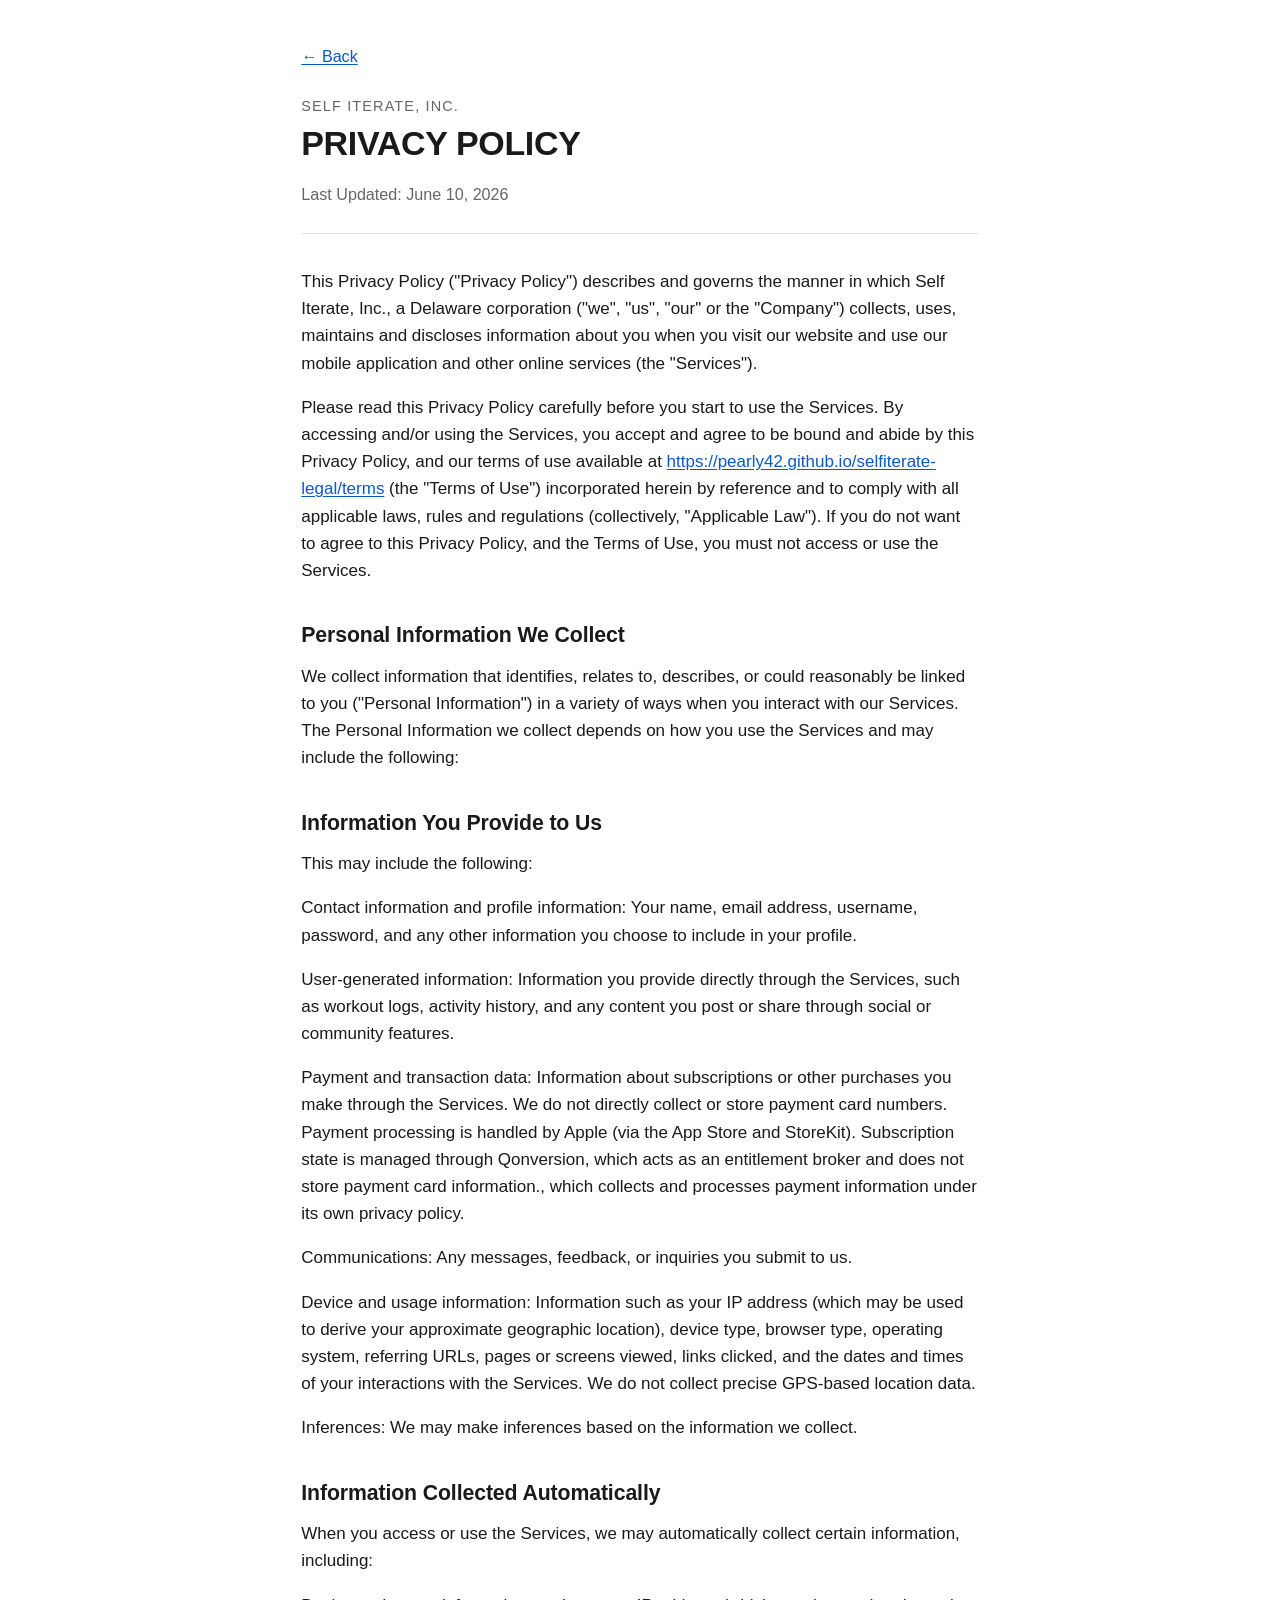
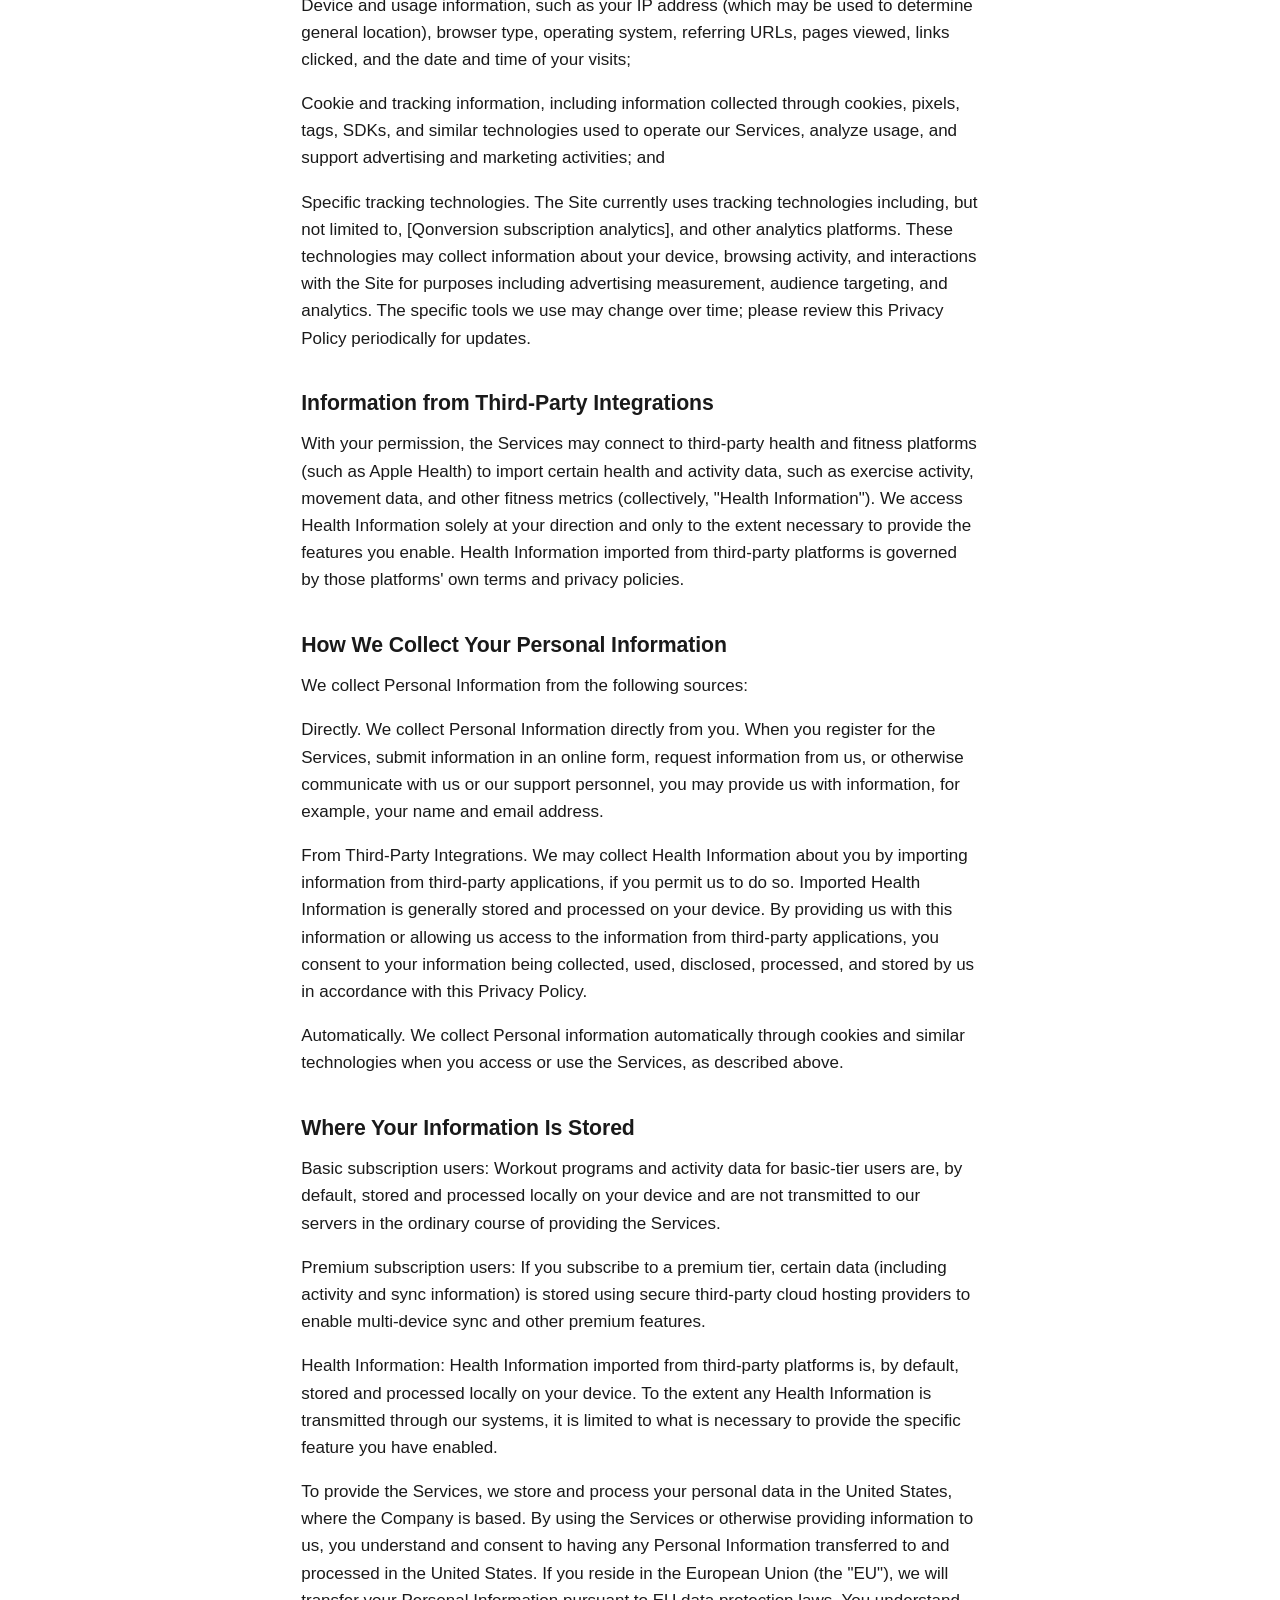
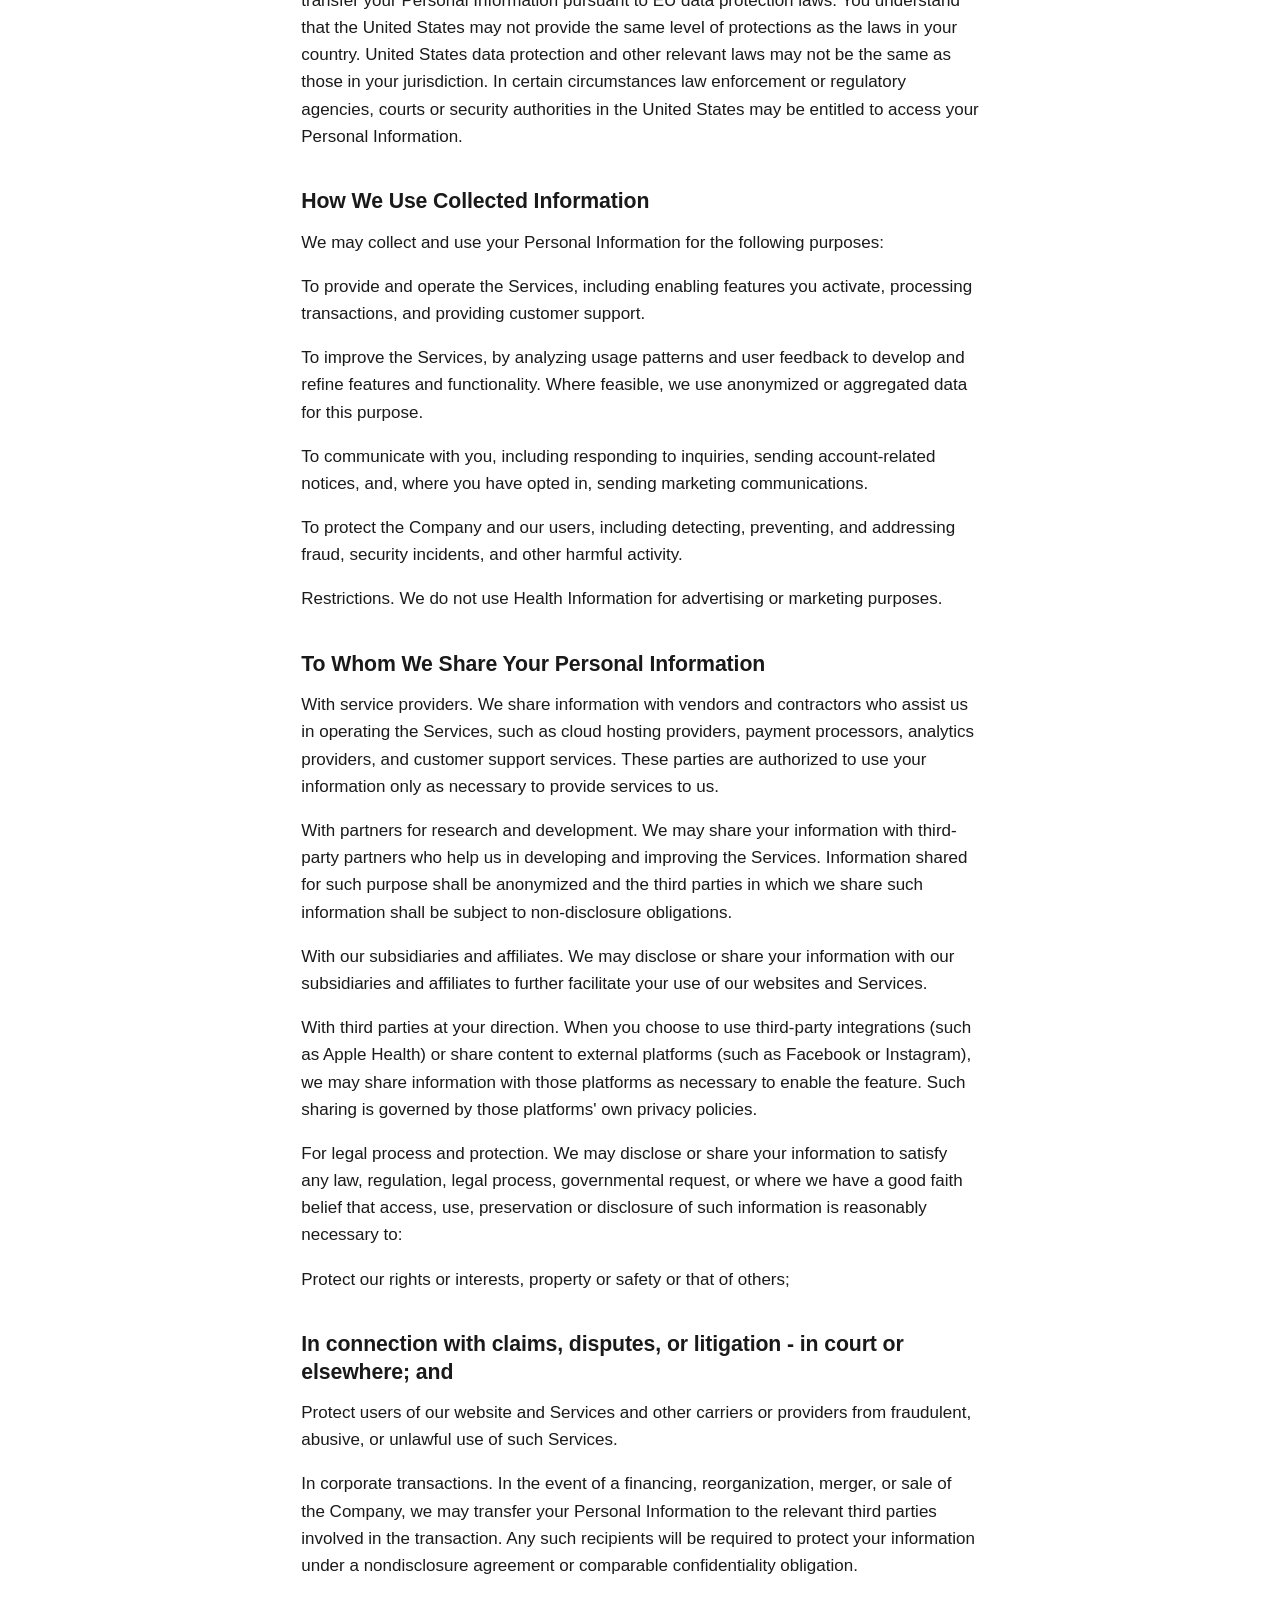
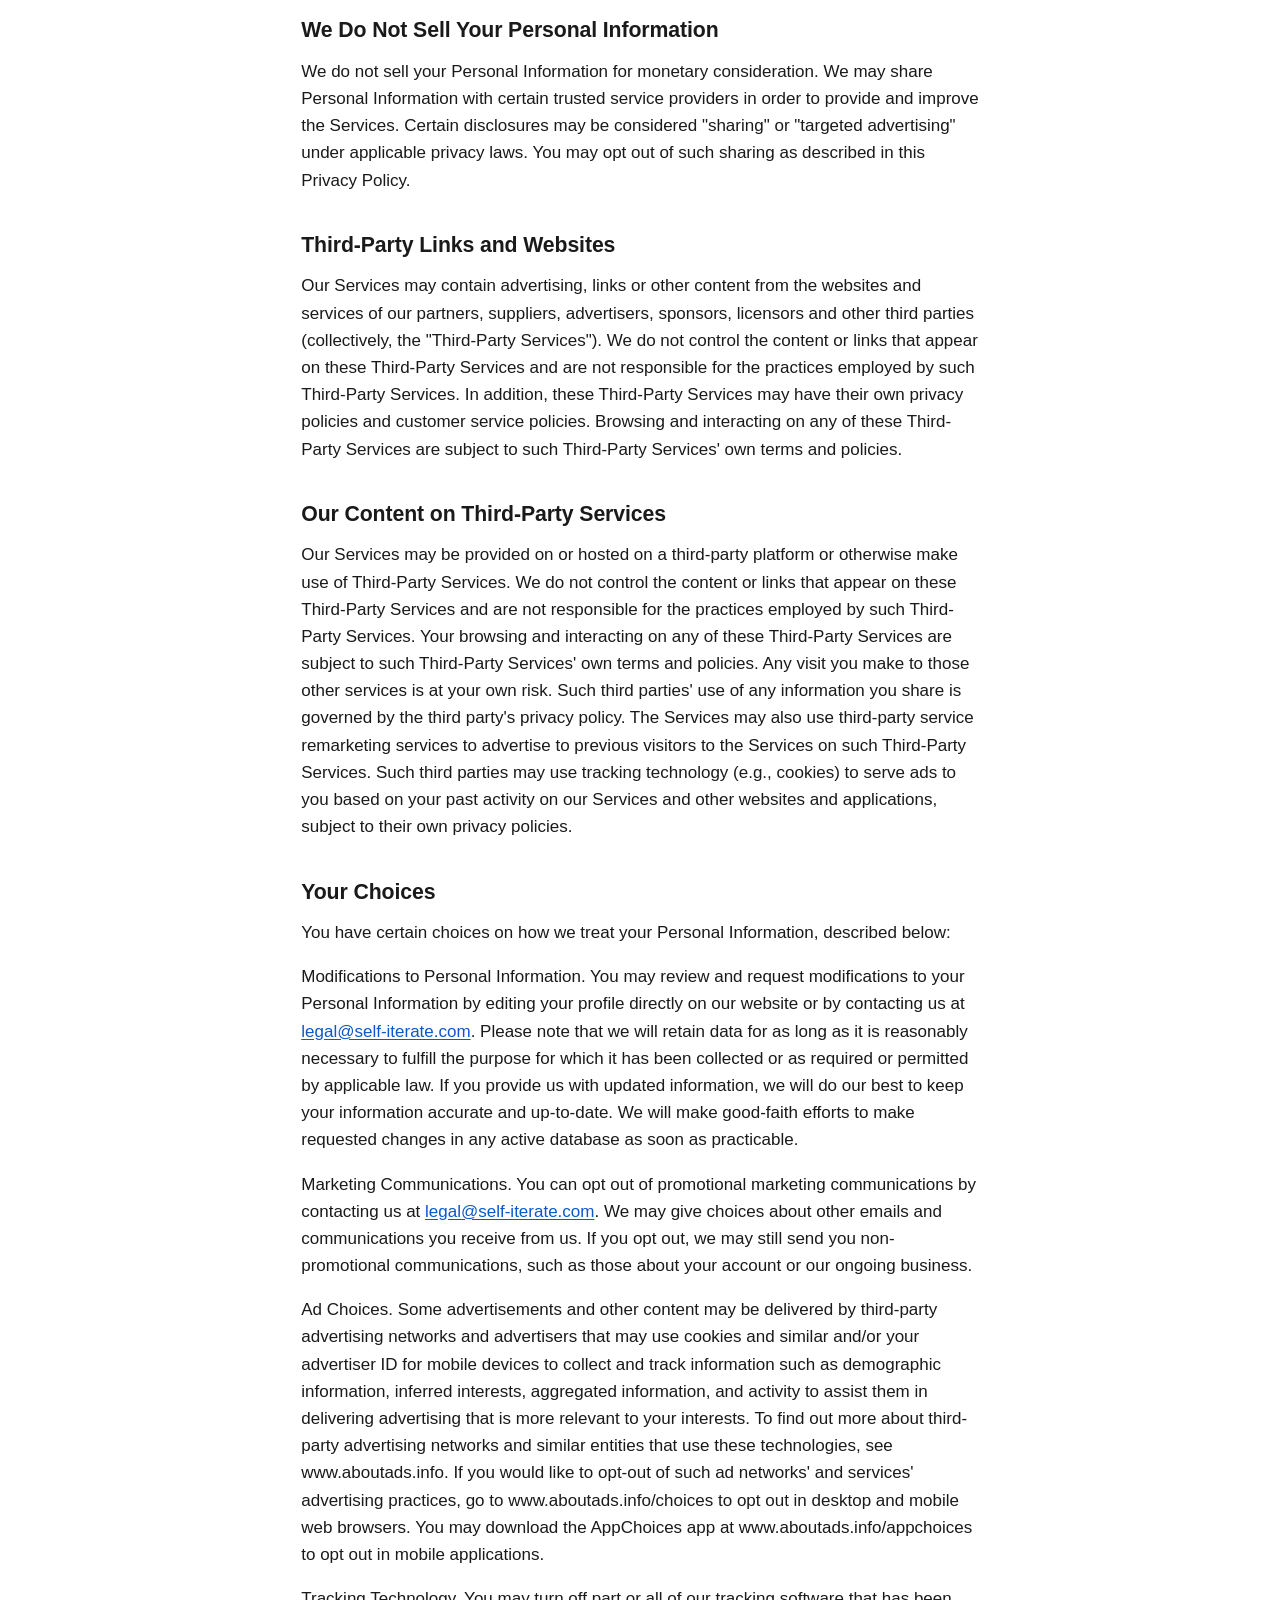
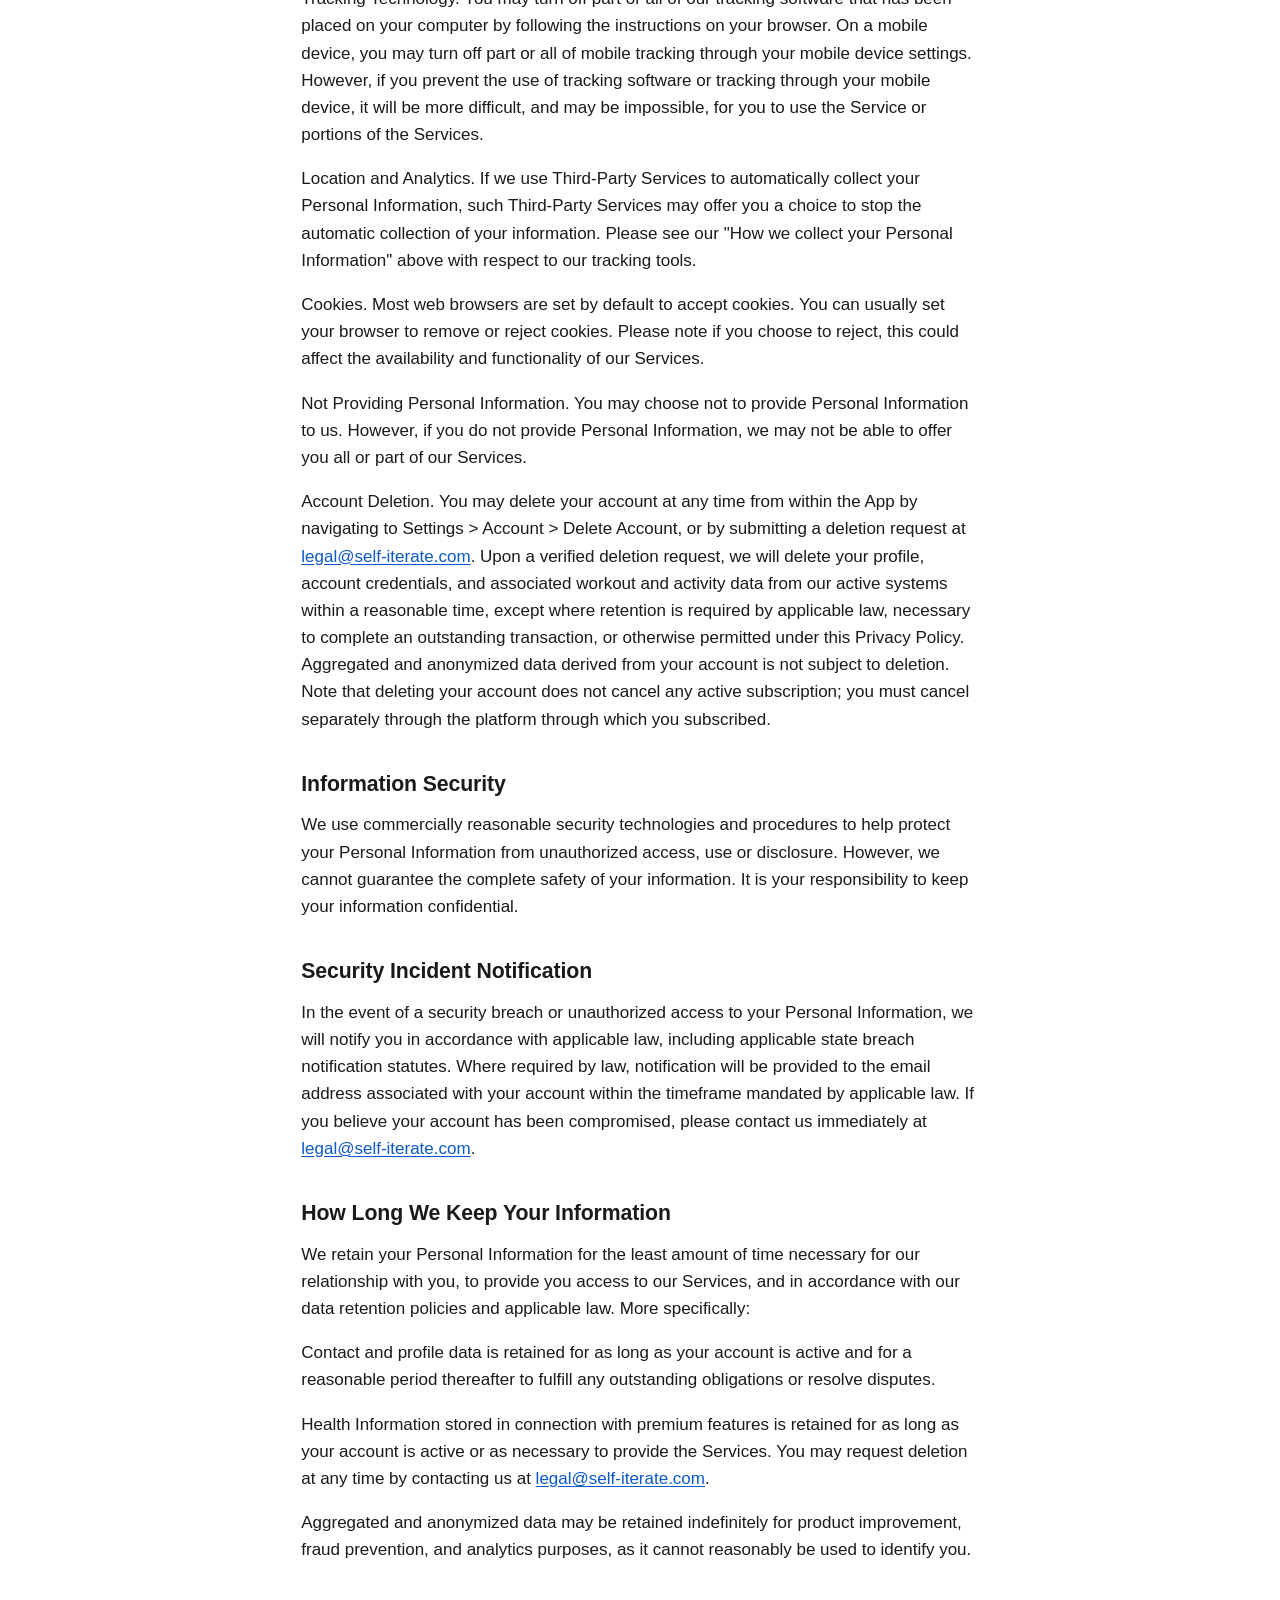
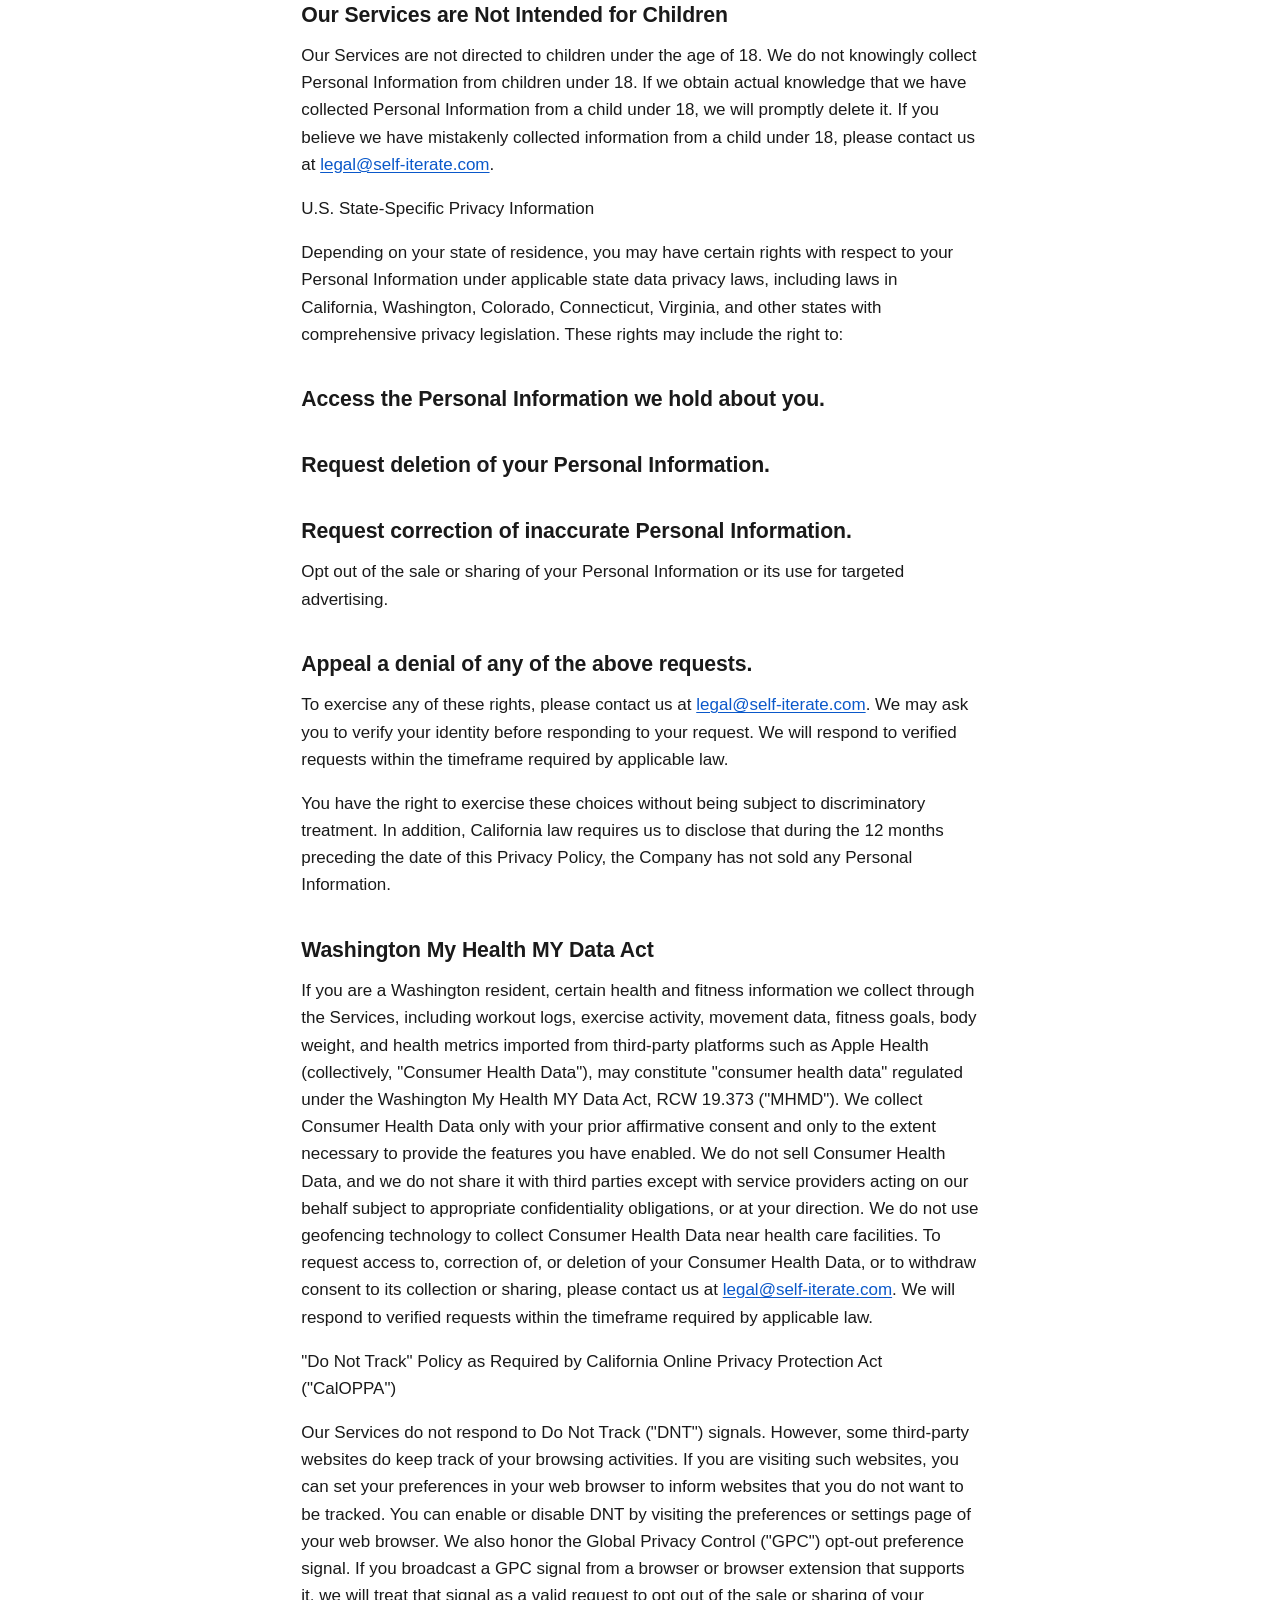
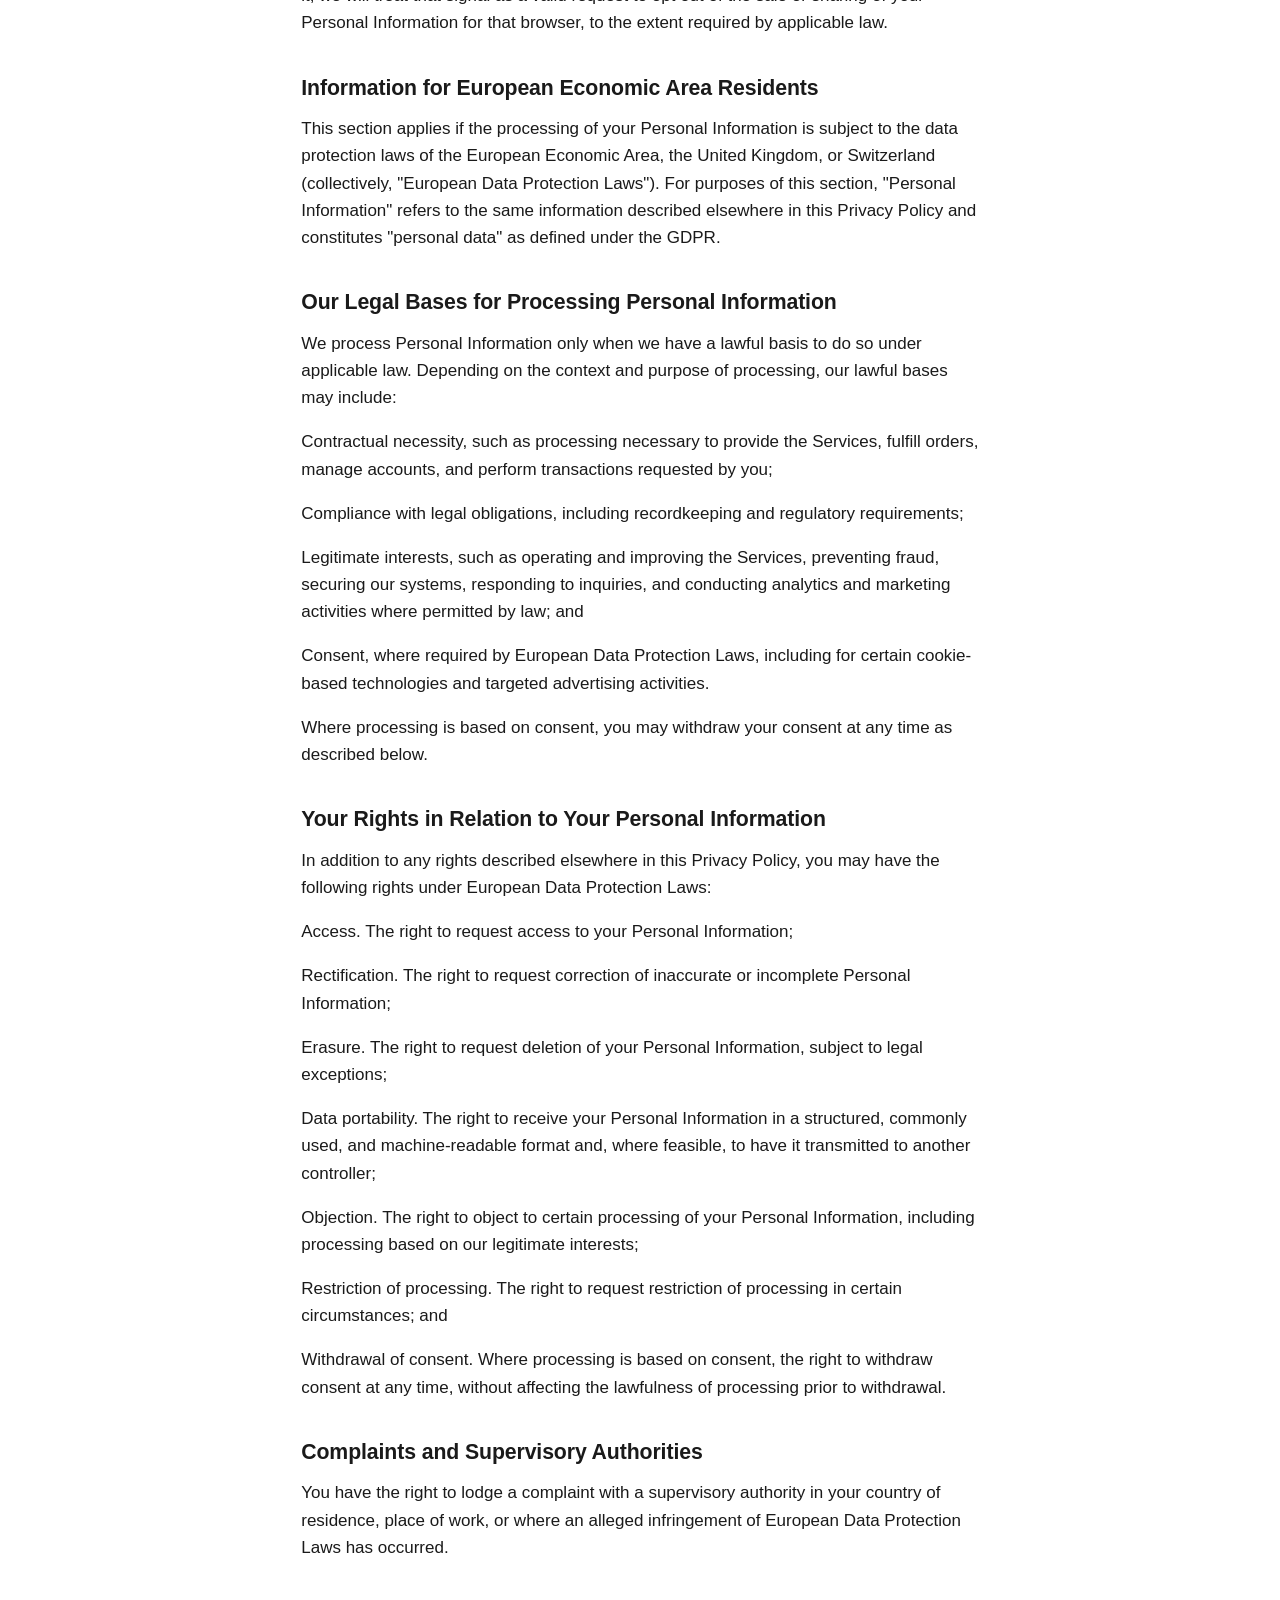
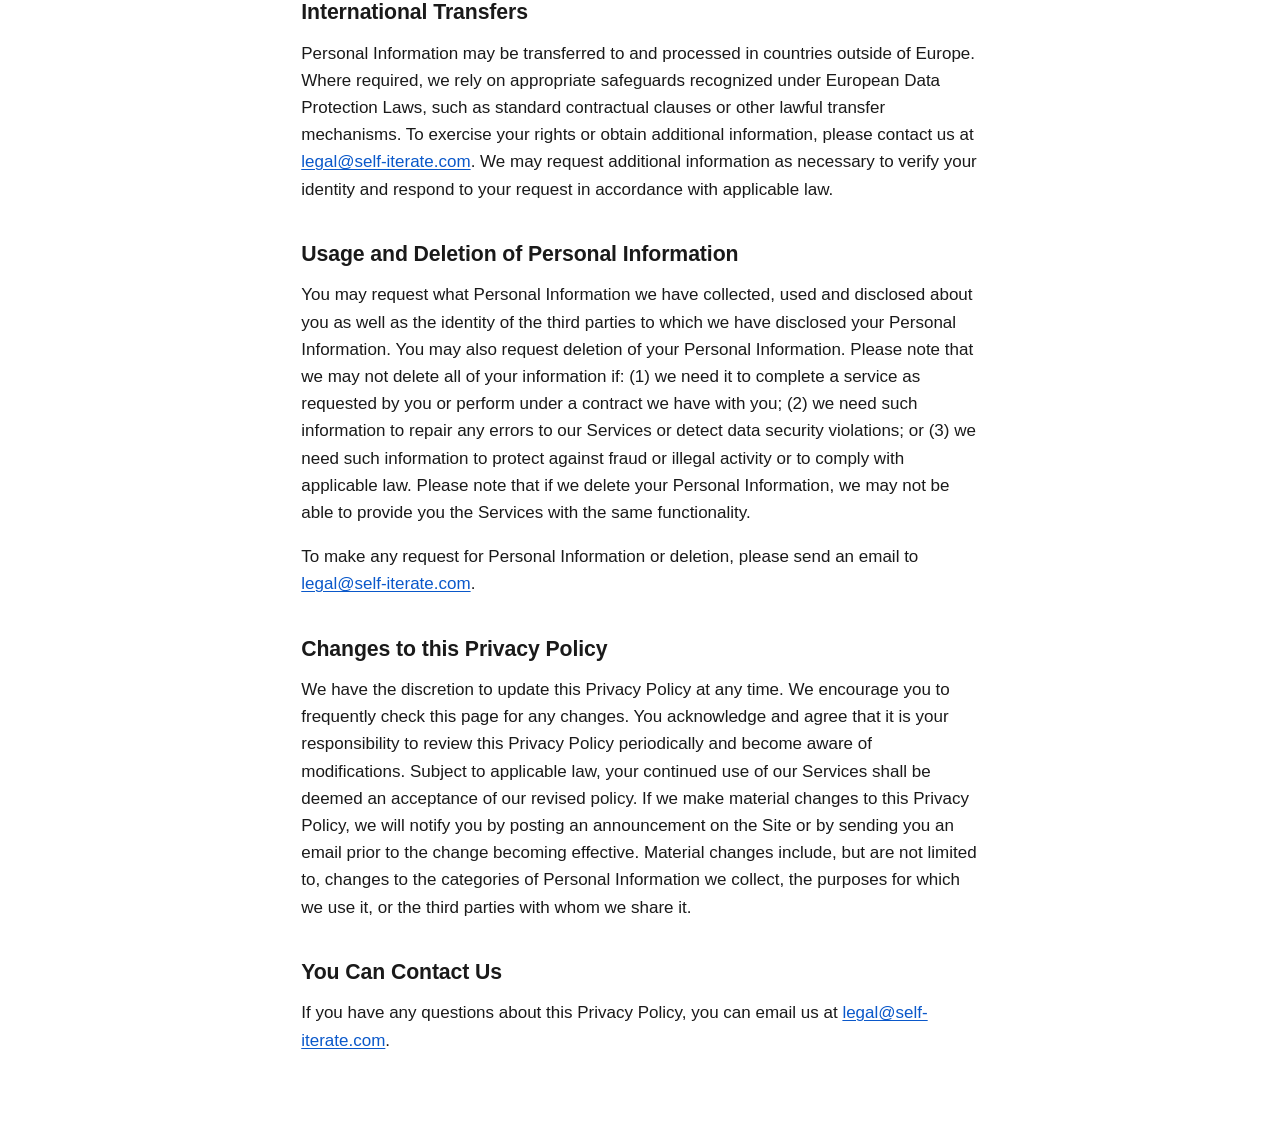
==== privacy.html @ fdadc9f3 "Initial legal site: Privacy Policy and Terms of Use" ====
<!doctype html>
<html lang="en">
<head>
<meta charset="utf-8">
<meta name="viewport" content="width=device-width, initial-scale=1">
<title>Privacy Policy — Self Iterate</title>
<link rel="stylesheet" href="style.css">
</head>
<body>
<main>
<a class="nav-back" href="./">&larr; Back</a>
<p class="company">SELF ITERATE, INC.</p>
<h1>PRIVACY POLICY</h1>
<p class="updated">Last Updated: June 10, 2026</p>
<p>This Privacy Policy (&quot;Privacy Policy&quot;) describes and governs the manner in which Self Iterate, Inc., a Delaware corporation (&quot;we&quot;, &quot;us&quot;, &quot;our&quot; or the &quot;Company&quot;) collects, uses, maintains and discloses information about you when you visit our website and use our mobile application and other online services (the &quot;Services&quot;).</p>
<p>Please read this Privacy Policy carefully before you start to use the Services. By accessing and/or using the Services, you accept and agree to be bound and abide by this Privacy Policy, and our terms of use available at <a href="https://pearly42.github.io/selfiterate-legal/terms">https://pearly42.github.io/selfiterate-legal/terms</a> (the &quot;Terms of Use&quot;) incorporated herein by reference and to comply with all applicable laws, rules and regulations (collectively, &quot;Applicable Law&quot;). If you do not want to agree to this Privacy Policy, and the Terms of Use, you must not access or use the Services.</p>
<h2>Personal Information We Collect</h2>
<p>We collect information that identifies, relates to, describes, or could reasonably be linked to you (&quot;Personal Information&quot;) in a variety of ways when you interact with our Services. The Personal Information we collect depends on how you use the Services and may include the following:</p>
<h2>Information You Provide to Us</h2>
<p>This may include the following:</p>
<p>Contact information and profile information: Your name, email address, username, password, and any other information you choose to include in your profile.</p>
<p>User-generated information: Information you provide directly through the Services, such as workout logs, activity history, and any content you post or share through social or community features.</p>
<p>Payment and transaction data: Information about subscriptions or other purchases you make through the Services. We do not directly collect or store payment card numbers. Payment processing is handled by Apple (via the App Store and StoreKit). Subscription state is managed through Qonversion, which acts as an entitlement broker and does not store payment card information., which collects and processes payment information under its own privacy policy.</p>
<p>Communications: Any messages, feedback, or inquiries you submit to us.</p>
<p>Device and usage information: Information such as your IP address (which may be used to derive your approximate geographic location), device type, browser type, operating system, referring URLs, pages or screens viewed, links clicked, and the dates and times of your interactions with the Services. We do not collect precise GPS-based location data.</p>
<p>Inferences: We may make inferences based on the information we collect.</p>
<h2>Information Collected Automatically</h2>
<p>When you access or use the Services, we may automatically collect certain information, including:</p>
<p>Device and usage information, such as your IP address (which may be used to determine general location), browser type, operating system, referring URLs, pages viewed, links clicked, and the date and time of your visits;</p>
<p>Cookie and tracking information, including information collected through cookies, pixels, tags, SDKs, and similar technologies used to operate our Services, analyze usage, and support advertising and marketing activities; and</p>
<p>Specific tracking technologies. The Site currently uses tracking technologies including, but not limited to, [Qonversion subscription analytics], and other analytics platforms. These technologies may collect information about your device, browsing activity, and interactions with the Site for purposes including advertising measurement, audience targeting, and analytics. The specific tools we use may change over time; please review this Privacy Policy periodically for updates.</p>
<h2>Information from Third-Party Integrations</h2>
<p>With your permission, the Services may connect to third-party health and fitness platforms (such as Apple Health) to import certain health and activity data, such as exercise activity, movement data, and other fitness metrics (collectively, &quot;Health Information&quot;). We access Health Information solely at your direction and only to the extent necessary to provide the features you enable. Health Information imported from third-party platforms is governed by those platforms&#x27; own terms and privacy policies.</p>
<h2>How We Collect Your Personal Information</h2>
<p>We collect Personal Information from the following sources:</p>
<p>Directly. We collect Personal Information directly from you. When you register for the Services, submit information in an online form, request information from us, or otherwise communicate with us or our support personnel, you may provide us with information, for example, your name and email address.</p>
<p>From Third-Party Integrations. We may collect Health Information about you by importing information from third-party applications, if you permit us to do so. Imported Health Information is generally stored and processed on your device. By providing us with this information or allowing us access to the information from third-party applications, you consent to your information being collected, used, disclosed, processed, and stored by us in accordance with this Privacy Policy.</p>
<p>Automatically. We collect Personal information automatically through cookies and similar technologies when you access or use the Services, as described above.</p>
<h2>Where Your Information Is Stored</h2>
<p>Basic subscription users: Workout programs and activity data for basic-tier users are, by default, stored and processed locally on your device and are not transmitted to our servers in the ordinary course of providing the Services.</p>
<p>Premium subscription users: If you subscribe to a premium tier, certain data (including activity and sync information) is stored using secure third-party cloud hosting providers to enable multi-device sync and other premium features.</p>
<p>Health Information: Health Information imported from third-party platforms is, by default, stored and processed locally on your device. To the extent any Health Information is transmitted through our systems, it is limited to what is necessary to provide the specific feature you have enabled.</p>
<p>To provide the Services, we store and process your personal data in the United States, where the Company is based. By using the Services or otherwise providing information to us, you understand and consent to having any Personal Information transferred to and processed in the United States. If you reside in the European Union (the &quot;EU&quot;), we will transfer your Personal Information pursuant to EU data protection laws. You understand that the United States may not provide the same level of protections as the laws in your country. United States data protection and other relevant laws may not be the same as those in your jurisdiction. In certain circumstances law enforcement or regulatory agencies, courts or security authorities in the United States may be entitled to access your Personal Information.</p>
<h2>How We Use Collected Information</h2>
<p>We may collect and use your Personal Information for the following purposes:</p>
<p>To provide and operate the Services, including enabling features you activate, processing transactions, and providing customer support.</p>
<p>To improve the Services, by analyzing usage patterns and user feedback to develop and refine features and functionality. Where feasible, we use anonymized or aggregated data for this purpose.</p>
<p>To communicate with you, including responding to inquiries, sending account-related notices, and, where you have opted in, sending marketing communications.</p>
<p>To protect the Company and our users, including detecting, preventing, and addressing fraud, security incidents, and other harmful activity.</p>
<p>Restrictions. We do not use Health Information for advertising or marketing purposes.</p>
<h2>To Whom We Share Your Personal Information</h2>
<p>With service providers. We share information with vendors and contractors who assist us in operating the Services, such as cloud hosting providers, payment processors, analytics providers, and customer support services. These parties are authorized to use your information only as necessary to provide services to us.</p>
<p>With partners for research and development. We may share your information with third-party partners who help us in developing and improving the Services. Information shared for such purpose shall be anonymized and the third parties in which we share such information shall be subject to non-disclosure obligations.</p>
<p>With our subsidiaries and affiliates. We may disclose or share your information with our subsidiaries and affiliates to further facilitate your use of our websites and Services.</p>
<p>With third parties at your direction. When you choose to use third-party integrations (such as Apple Health) or share content to external platforms (such as Facebook or Instagram), we may share information with those platforms as necessary to enable the feature. Such sharing is governed by those platforms&#x27; own privacy policies.</p>
<p>For legal process and protection. We may disclose or share your information to satisfy any law, regulation, legal process, governmental request, or where we have a good faith belief that access, use, preservation or disclosure of such information is reasonably necessary to:</p>
<p>Protect our rights or interests, property or safety or that of others;</p>
<h2>In connection with claims, disputes, or litigation - in court or elsewhere; and</h2>
<p>Protect users of our website and Services and other carriers or providers from fraudulent, abusive, or unlawful use of such Services.</p>
<p>In corporate transactions. In the event of a financing, reorganization, merger, or sale of the Company, we may transfer your Personal Information to the relevant third parties involved in the transaction. Any such recipients will be required to protect your information under a nondisclosure agreement or comparable confidentiality obligation.</p>
<h2>We Do Not Sell Your Personal Information</h2>
<p>We do not sell your Personal Information for monetary consideration. We may share Personal Information with certain trusted service providers in order to provide and improve the Services. Certain disclosures may be considered &quot;sharing&quot; or &quot;targeted advertising&quot; under applicable privacy laws. You may opt out of such sharing as described in this Privacy Policy.</p>
<h2>Third-Party Links and Websites</h2>
<p>Our Services may contain advertising, links or other content from the websites and services of our partners, suppliers, advertisers, sponsors, licensors and other third parties (collectively, the &quot;Third-Party Services&quot;). We do not control the content or links that appear on these Third-Party Services and are not responsible for the practices employed by such Third-Party Services. In addition, these Third-Party Services may have their own privacy policies and customer service policies. Browsing and interacting on any of these Third-Party Services are subject to such Third-Party Services&#x27; own terms and policies.</p>
<h2>Our Content on Third-Party Services</h2>
<p>Our Services may be provided on or hosted on a third-party platform or otherwise make use of Third-Party Services. We do not control the content or links that appear on these Third-Party Services and are not responsible for the practices employed by such Third-Party Services. Your browsing and interacting on any of these Third-Party Services are subject to such Third-Party Services&#x27; own terms and policies. Any visit you make to those other services is at your own risk. Such third parties&#x27; use of any information you share is governed by the third party&#x27;s privacy policy. The Services may also use third-party service remarketing services to advertise to previous visitors to the Services on such Third-Party Services. Such third parties may use tracking technology (e.g., cookies) to serve ads to you based on your past activity on our Services and other websites and applications, subject to their own privacy policies.</p>
<h2>Your Choices</h2>
<p>You have certain choices on how we treat your Personal Information, described below:</p>
<p>Modifications to Personal Information. You may review and request modifications to your Personal Information by editing your profile directly on our website or by contacting us at <a href="mailto:legal@self-iterate.com">legal@self-iterate.com</a>. Please note that we will retain data for as long as it is reasonably necessary to fulfill the purpose for which it has been collected or as required or permitted by applicable law. If you provide us with updated information, we will do our best to keep your information accurate and up-to-date. We will make good-faith efforts to make requested changes in any active database as soon as practicable.</p>
<p>Marketing Communications. You can opt out of promotional marketing communications by contacting us at <a href="mailto:legal@self-iterate.com">legal@self-iterate.com</a>. We may give choices about other emails and communications you receive from us. If you opt out, we may still send you non-promotional communications, such as those about your account or our ongoing business.</p>
<p>Ad Choices. Some advertisements and other content may be delivered by third-party advertising networks and advertisers that may use cookies and similar and/or your advertiser ID for mobile devices to collect and track information such as demographic information, inferred interests, aggregated information, and activity to assist them in delivering advertising that is more relevant to your interests. To find out more about third-party advertising networks and similar entities that use these technologies, see www.aboutads.info. If you would like to opt-out of such ad networks&#x27; and services&#x27; advertising practices, go to www.aboutads.info/choices to opt out in desktop and mobile web browsers. You may download the AppChoices app at www.aboutads.info/appchoices to opt out in mobile applications.</p>
<p>Tracking Technology. You may turn off part or all of our tracking software that has been placed on your computer by following the instructions on your browser. On a mobile device, you may turn off part or all of mobile tracking through your mobile device settings. However, if you prevent the use of tracking software or tracking through your mobile device, it will be more difficult, and may be impossible, for you to use the Service or portions of the Services.</p>
<p>Location and Analytics. If we use Third-Party Services to automatically collect your Personal Information, such Third-Party Services may offer you a choice to stop the automatic collection of your information. Please see our &quot;How we collect your Personal Information&quot; above with respect to our tracking tools.</p>
<p>Cookies. Most web browsers are set by default to accept cookies. You can usually set your browser to remove or reject cookies. Please note if you choose to reject, this could affect the availability and functionality of our Services.</p>
<p>Not Providing Personal Information. You may choose not to provide Personal Information to us. However, if you do not provide Personal Information, we may not be able to offer you all or part of our Services.</p>
<p>Account Deletion. You may delete your account at any time from within the App by navigating to Settings &gt; Account &gt; Delete Account, or by submitting a deletion request at <a href="mailto:legal@self-iterate.com">legal@self-iterate.com</a>. Upon a verified deletion request, we will delete your profile, account credentials, and associated workout and activity data from our active systems within a reasonable time, except where retention is required by applicable law, necessary to complete an outstanding transaction, or otherwise permitted under this Privacy Policy. Aggregated and anonymized data derived from your account is not subject to deletion. Note that deleting your account does not cancel any active subscription; you must cancel separately through the platform through which you subscribed.</p>
<h2>Information Security</h2>
<p>We use commercially reasonable security technologies and procedures to help protect your Personal Information from unauthorized access, use or disclosure. However, we cannot guarantee the complete safety of your information. It is your responsibility to keep your information confidential.</p>
<h2>Security Incident Notification</h2>
<p>In the event of a security breach or unauthorized access to your Personal Information, we will notify you in accordance with applicable law, including applicable state breach notification statutes. Where required by law, notification will be provided to the email address associated with your account within the timeframe mandated by applicable law. If you believe your account has been compromised, please contact us immediately at <a href="mailto:legal@self-iterate.com">legal@self-iterate.com</a>.</p>
<h2>How Long We Keep Your Information</h2>
<p>We retain your Personal Information for the least amount of time necessary for our relationship with you, to provide you access to our Services, and in accordance with our data retention policies and applicable law. More specifically:</p>
<p>Contact and profile data is retained for as long as your account is active and for a reasonable period thereafter to fulfill any outstanding obligations or resolve disputes.</p>
<p>Health Information stored in connection with premium features is retained for as long as your account is active or as necessary to provide the Services. You may request deletion at any time by contacting us at <a href="mailto:legal@self-iterate.com">legal@self-iterate.com</a>.</p>
<p>Aggregated and anonymized data may be retained indefinitely for product improvement, fraud prevention, and analytics purposes, as it cannot reasonably be used to identify you.</p>
<h2>Our Services are Not Intended for Children</h2>
<p>Our Services are not directed to children under the age of 18. We do not knowingly collect Personal Information from children under 18. If we obtain actual knowledge that we have collected Personal Information from a child under 18, we will promptly delete it. If you believe we have mistakenly collected information from a child under 18, please contact us at <a href="mailto:legal@self-iterate.com">legal@self-iterate.com</a>.</p>
<p>U.S. State-Specific Privacy Information</p>
<p>Depending on your state of residence, you may have certain rights with respect to your Personal Information under applicable state data privacy laws, including laws in California, Washington, Colorado, Connecticut, Virginia, and other states with comprehensive privacy legislation. These rights may include the right to:</p>
<h2>Access the Personal Information we hold about you.</h2>
<h2>Request deletion of your Personal Information.</h2>
<h2>Request correction of inaccurate Personal Information.</h2>
<p>Opt out of the sale or sharing of your Personal Information or its use for targeted advertising.</p>
<h2>Appeal a denial of any of the above requests.</h2>
<p>To exercise any of these rights, please contact us at <a href="mailto:legal@self-iterate.com">legal@self-iterate.com</a>. We may ask you to verify your identity before responding to your request. We will respond to verified requests within the timeframe required by applicable law.</p>
<p>You have the right to exercise these choices without being subject to discriminatory treatment. In addition, California law requires us to disclose that during the 12 months preceding the date of this Privacy Policy, the Company has not sold any Personal Information.</p>
<h2>Washington My Health MY Data Act</h2>
<p>If you are a Washington resident, certain health and fitness information we collect through the Services, including workout logs, exercise activity, movement data, fitness goals, body weight, and health metrics imported from third-party platforms such as Apple Health (collectively, &quot;Consumer Health Data&quot;), may constitute &quot;consumer health data&quot; regulated under the Washington My Health MY Data Act, RCW 19.373 (&quot;MHMD&quot;). We collect Consumer Health Data only with your prior affirmative consent and only to the extent necessary to provide the features you have enabled. We do not sell Consumer Health Data, and we do not share it with third parties except with service providers acting on our behalf subject to appropriate confidentiality obligations, or at your direction. We do not use geofencing technology to collect Consumer Health Data near health care facilities. To request access to, correction of, or deletion of your Consumer Health Data, or to withdraw consent to its collection or sharing, please contact us at <a href="mailto:legal@self-iterate.com">legal@self-iterate.com</a>. We will respond to verified requests within the timeframe required by applicable law.</p>
<p>&quot;Do Not Track&quot; Policy as Required by California Online Privacy Protection Act (&quot;CalOPPA&quot;)</p>
<p>Our Services do not respond to Do Not Track (&quot;DNT&quot;) signals. However, some third-party websites do keep track of your browsing activities. If you are visiting such websites, you can set your preferences in your web browser to inform websites that you do not want to be tracked. You can enable or disable DNT by visiting the preferences or settings page of your web browser. We also honor the Global Privacy Control (&quot;GPC&quot;) opt-out preference signal. If you broadcast a GPC signal from a browser or browser extension that supports it, we will treat that signal as a valid request to opt out of the sale or sharing of your Personal Information for that browser, to the extent required by applicable law.</p>
<h2>Information for European Economic Area Residents</h2>
<p>This section applies if the processing of your Personal Information is subject to the data protection laws of the European Economic Area, the United Kingdom, or Switzerland (collectively, &quot;European Data Protection Laws&quot;). For purposes of this section, &quot;Personal Information&quot; refers to the same information described elsewhere in this Privacy Policy and constitutes &quot;personal data&quot; as defined under the GDPR.</p>
<h2>Our Legal Bases for Processing Personal Information</h2>
<p>We process Personal Information only when we have a lawful basis to do so under applicable law. Depending on the context and purpose of processing, our lawful bases may include:</p>
<p>Contractual necessity, such as processing necessary to provide the Services, fulfill orders, manage accounts, and perform transactions requested by you;</p>
<p>Compliance with legal obligations, including recordkeeping and regulatory requirements;</p>
<p>Legitimate interests, such as operating and improving the Services, preventing fraud, securing our systems, responding to inquiries, and conducting analytics and marketing activities where permitted by law; and</p>
<p>Consent, where required by European Data Protection Laws, including for certain cookie-based technologies and targeted advertising activities.</p>
<p>Where processing is based on consent, you may withdraw your consent at any time as described below.</p>
<h2>Your Rights in Relation to Your Personal Information</h2>
<p>In addition to any rights described elsewhere in this Privacy Policy, you may have the following rights under European Data Protection Laws:</p>
<p>Access. The right to request access to your Personal Information;</p>
<p>Rectification. The right to request correction of inaccurate or incomplete Personal Information;</p>
<p>Erasure. The right to request deletion of your Personal Information, subject to legal exceptions;</p>
<p>Data portability. The right to receive your Personal Information in a structured, commonly used, and machine-readable format and, where feasible, to have it transmitted to another controller;</p>
<p>Objection. The right to object to certain processing of your Personal Information, including processing based on our legitimate interests;</p>
<p>Restriction of processing. The right to request restriction of processing in certain circumstances; and</p>
<p>Withdrawal of consent. Where processing is based on consent, the right to withdraw consent at any time, without affecting the lawfulness of processing prior to withdrawal.</p>
<h2>Complaints and Supervisory Authorities</h2>
<p>You have the right to lodge a complaint with a supervisory authority in your country of residence, place of work, or where an alleged infringement of European Data Protection Laws has occurred.</p>
<h2>International Transfers</h2>
<p>Personal Information may be transferred to and processed in countries outside of Europe. Where required, we rely on appropriate safeguards recognized under European Data Protection Laws, such as standard contractual clauses or other lawful transfer mechanisms. To exercise your rights or obtain additional information, please contact us at <a href="mailto:legal@self-iterate.com">legal@self-iterate.com</a>. We may request additional information as necessary to verify your identity and respond to your request in accordance with applicable law.</p>
<h2>Usage and Deletion of Personal Information</h2>
<p>You may request what Personal Information we have collected, used and disclosed about you as well as the identity of the third parties to which we have disclosed your Personal Information. You may also request deletion of your Personal Information. Please note that we may not delete all of your information if: (1) we need it to complete a service as requested by you or perform under a contract we have with you; (2) we need such information to repair any errors to our Services or detect data security violations; or (3) we need such information to protect against fraud or illegal activity or to comply with applicable law. Please note that if we delete your Personal Information, we may not be able to provide you the Services with the same functionality.</p>
<p>To make any request for Personal Information or deletion, please send an email to <a href="mailto:legal@self-iterate.com">legal@self-iterate.com</a>.</p>
<h2>Changes to this Privacy Policy</h2>
<p>We have the discretion to update this Privacy Policy at any time. We encourage you to frequently check this page for any changes. You acknowledge and agree that it is your responsibility to review this Privacy Policy periodically and become aware of modifications. Subject to applicable law, your continued use of our Services shall be deemed an acceptance of our revised policy. If we make material changes to this Privacy Policy, we will notify you by posting an announcement on the Site or by sending you an email prior to the change becoming effective. Material changes include, but are not limited to, changes to the categories of Personal Information we collect, the purposes for which we use it, or the third parties with whom we share it.</p>
<h2>You Can Contact Us</h2>
<p>If you have any questions about this Privacy Policy, you can email us at <a href="mailto:legal@self-iterate.com">legal@self-iterate.com</a>.</p>
</main>
</body>
</html>
---- style.css ----
:root {
  --text: #1a1a1a;
  --muted: #666;
  --link: #0a58ca;
  --bg: #ffffff;
  --rule: #e5e5e5;
}

* { box-sizing: border-box; }

html, body {
  margin: 0;
  padding: 0;
  background: var(--bg);
  color: var(--text);
  font-family: -apple-system, BlinkMacSystemFont, "Segoe UI", Roboto, Oxygen, Ubuntu, Cantarell, "Helvetica Neue", Arial, sans-serif;
  font-size: 17px;
  line-height: 1.6;
  -webkit-font-smoothing: antialiased;
}

main {
  max-width: 720px;
  margin: 0 auto;
  padding: 2.5rem 1.25rem 4rem;
}

h1 {
  font-size: 2rem;
  line-height: 1.25;
  margin: 0.25rem 0 1rem;
  letter-spacing: -0.01em;
}

h2 {
  font-size: 1.25rem;
  line-height: 1.3;
  margin: 2.25rem 0 0.75rem;
  letter-spacing: -0.005em;
}

p {
  margin: 0 0 1rem;
}

a {
  color: var(--link);
  text-decoration: underline;
  text-underline-offset: 2px;
}

a:hover { text-decoration: none; }

.company {
  text-transform: uppercase;
  letter-spacing: 0.08em;
  font-size: 0.85rem;
  color: var(--muted);
  margin-bottom: 0.25rem;
}

.updated {
  color: var(--muted);
  font-size: 0.95rem;
  margin-bottom: 2rem;
  padding-bottom: 1.5rem;
  border-bottom: 1px solid var(--rule);
}

.caps {
  font-size: 0.92rem;
  background: #fafafa;
  border-left: 3px solid var(--rule);
  padding: 0.75rem 1rem;
}

.nav-back {
  display: inline-block;
  margin-bottom: 1.5rem;
  font-size: 0.95rem;
}

/* Landing page */
.landing-blurb {
  color: var(--muted);
  font-size: 1.05rem;
  margin-bottom: 2rem;
}

.doc-links {
  list-style: none;
  padding: 0;
  margin: 2rem 0;
}

.doc-links li {
  margin: 0 0 0.75rem;
}

.doc-links a {
  display: block;
  padding: 1rem 1.25rem;
  border: 1px solid var(--rule);
  border-radius: 8px;
  text-decoration: none;
  color: var(--text);
  font-weight: 500;
  transition: border-color 0.15s, background 0.15s;
}

.doc-links a:hover {
  border-color: var(--link);
  background: #f7f9ff;
}

.contact {
  margin-top: 3rem;
  padding-top: 1.5rem;
  border-top: 1px solid var(--rule);
  color: var(--muted);
  font-size: 0.95rem;
}

@media (max-width: 480px) {
  body { font-size: 16px; }
  main { padding: 1.5rem 1rem 3rem; }
  h1 { font-size: 1.6rem; }
  h2 { font-size: 1.15rem; }
}
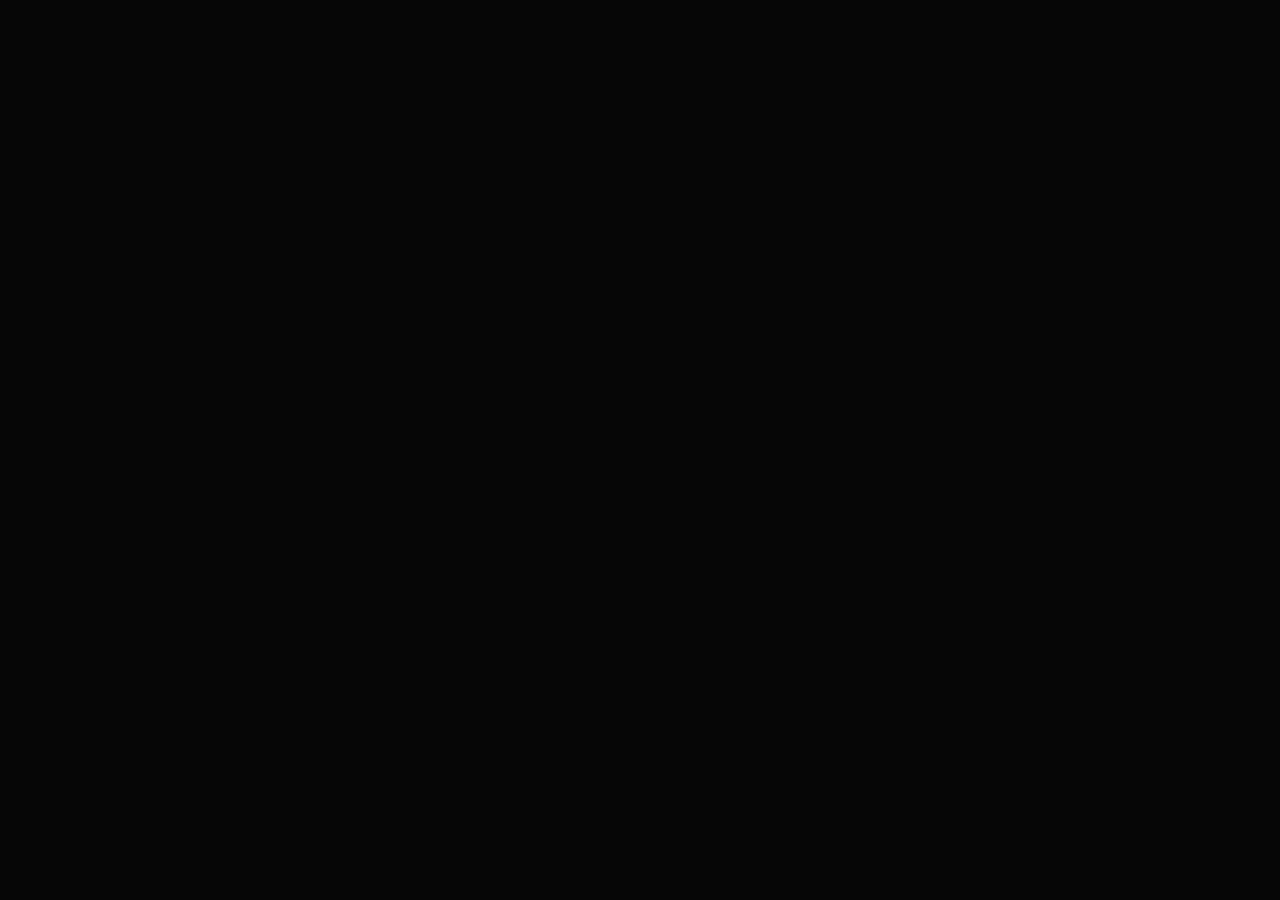
==== commit 51fa98d4: "Replace legal pages site with LiftIt portal SPA New single-page site (index.html + dc-runtime suppor" ====
--- a/privacy.html
+++ b/privacy.html
@@ -1,132 +1,12 @@
-<!doctype html>
-<html lang="en">
+<!DOCTYPE html>
+<html>
 <head>
 <meta charset="utf-8">
-<meta name="viewport" content="width=device-width, initial-scale=1">
-<title>Privacy Policy — Self Iterate</title>
-<link rel="stylesheet" href="style.css">
+<meta http-equiv="refresh" content="0; url=/#privacy">
+<link rel="canonical" href="https://self-iterate.com/#privacy">
+<title>Privacy Policy — LiftIt</title>
 </head>
 <body>
-<main>
-<a class="nav-back" href="./">&larr; Back</a>
-<p class="company">SELF ITERATE, INC.</p>
-<h1>PRIVACY POLICY</h1>
-<p class="updated">Last Updated: June 10, 2026</p>
-<p>This Privacy Policy (&quot;Privacy Policy&quot;) describes and governs the manner in which Self Iterate, Inc., a Delaware corporation (&quot;we&quot;, &quot;us&quot;, &quot;our&quot; or the &quot;Company&quot;) collects, uses, maintains and discloses information about you when you visit our website and use our mobile application and other online services (the &quot;Services&quot;).</p>
-<p>Please read this Privacy Policy carefully before you start to use the Services. By accessing and/or using the Services, you accept and agree to be bound and abide by this Privacy Policy, and our terms of use available at <a href="https://pearly42.github.io/selfiterate-legal/terms">https://pearly42.github.io/selfiterate-legal/terms</a> (the &quot;Terms of Use&quot;) incorporated herein by reference and to comply with all applicable laws, rules and regulations (collectively, &quot;Applicable Law&quot;). If you do not want to agree to this Privacy Policy, and the Terms of Use, you must not access or use the Services.</p>
-<h2>Personal Information We Collect</h2>
-<p>We collect information that identifies, relates to, describes, or could reasonably be linked to you (&quot;Personal Information&quot;) in a variety of ways when you interact with our Services. The Personal Information we collect depends on how you use the Services and may include the following:</p>
-<h2>Information You Provide to Us</h2>
-<p>This may include the following:</p>
-<p>Contact information and profile information: Your name, email address, username, password, and any other information you choose to include in your profile.</p>
-<p>User-generated information: Information you provide directly through the Services, such as workout logs, activity history, and any content you post or share through social or community features.</p>
-<p>Payment and transaction data: Information about subscriptions or other purchases you make through the Services. We do not directly collect or store payment card numbers. Payment processing is handled by Apple (via the App Store and StoreKit). Subscription state is managed through Qonversion, which acts as an entitlement broker and does not store payment card information., which collects and processes payment information under its own privacy policy.</p>
-<p>Communications: Any messages, feedback, or inquiries you submit to us.</p>
-<p>Device and usage information: Information such as your IP address (which may be used to derive your approximate geographic location), device type, browser type, operating system, referring URLs, pages or screens viewed, links clicked, and the dates and times of your interactions with the Services. We do not collect precise GPS-based location data.</p>
-<p>Inferences: We may make inferences based on the information we collect.</p>
-<h2>Information Collected Automatically</h2>
-<p>When you access or use the Services, we may automatically collect certain information, including:</p>
-<p>Device and usage information, such as your IP address (which may be used to determine general location), browser type, operating system, referring URLs, pages viewed, links clicked, and the date and time of your visits;</p>
-<p>Cookie and tracking information, including information collected through cookies, pixels, tags, SDKs, and similar technologies used to operate our Services, analyze usage, and support advertising and marketing activities; and</p>
-<p>Specific tracking technologies. The Site currently uses tracking technologies including, but not limited to, [Qonversion subscription analytics], and other analytics platforms. These technologies may collect information about your device, browsing activity, and interactions with the Site for purposes including advertising measurement, audience targeting, and analytics. The specific tools we use may change over time; please review this Privacy Policy periodically for updates.</p>
-<h2>Information from Third-Party Integrations</h2>
-<p>With your permission, the Services may connect to third-party health and fitness platforms (such as Apple Health) to import certain health and activity data, such as exercise activity, movement data, and other fitness metrics (collectively, &quot;Health Information&quot;). We access Health Information solely at your direction and only to the extent necessary to provide the features you enable. Health Information imported from third-party platforms is governed by those platforms&#x27; own terms and privacy policies.</p>
-<h2>How We Collect Your Personal Information</h2>
-<p>We collect Personal Information from the following sources:</p>
-<p>Directly. We collect Personal Information directly from you. When you register for the Services, submit information in an online form, request information from us, or otherwise communicate with us or our support personnel, you may provide us with information, for example, your name and email address.</p>
-<p>From Third-Party Integrations. We may collect Health Information about you by importing information from third-party applications, if you permit us to do so. Imported Health Information is generally stored and processed on your device. By providing us with this information or allowing us access to the information from third-party applications, you consent to your information being collected, used, disclosed, processed, and stored by us in accordance with this Privacy Policy.</p>
-<p>Automatically. We collect Personal information automatically through cookies and similar technologies when you access or use the Services, as described above.</p>
-<h2>Where Your Information Is Stored</h2>
-<p>Basic subscription users: Workout programs and activity data for basic-tier users are, by default, stored and processed locally on your device and are not transmitted to our servers in the ordinary course of providing the Services.</p>
-<p>Premium subscription users: If you subscribe to a premium tier, certain data (including activity and sync information) is stored using secure third-party cloud hosting providers to enable multi-device sync and other premium features.</p>
-<p>Health Information: Health Information imported from third-party platforms is, by default, stored and processed locally on your device. To the extent any Health Information is transmitted through our systems, it is limited to what is necessary to provide the specific feature you have enabled.</p>
-<p>To provide the Services, we store and process your personal data in the United States, where the Company is based. By using the Services or otherwise providing information to us, you understand and consent to having any Personal Information transferred to and processed in the United States. If you reside in the European Union (the &quot;EU&quot;), we will transfer your Personal Information pursuant to EU data protection laws. You understand that the United States may not provide the same level of protections as the laws in your country. United States data protection and other relevant laws may not be the same as those in your jurisdiction. In certain circumstances law enforcement or regulatory agencies, courts or security authorities in the United States may be entitled to access your Personal Information.</p>
-<h2>How We Use Collected Information</h2>
-<p>We may collect and use your Personal Information for the following purposes:</p>
-<p>To provide and operate the Services, including enabling features you activate, processing transactions, and providing customer support.</p>
-<p>To improve the Services, by analyzing usage patterns and user feedback to develop and refine features and functionality. Where feasible, we use anonymized or aggregated data for this purpose.</p>
-<p>To communicate with you, including responding to inquiries, sending account-related notices, and, where you have opted in, sending marketing communications.</p>
-<p>To protect the Company and our users, including detecting, preventing, and addressing fraud, security incidents, and other harmful activity.</p>
-<p>Restrictions. We do not use Health Information for advertising or marketing purposes.</p>
-<h2>To Whom We Share Your Personal Information</h2>
-<p>With service providers. We share information with vendors and contractors who assist us in operating the Services, such as cloud hosting providers, payment processors, analytics providers, and customer support services. These parties are authorized to use your information only as necessary to provide services to us.</p>
-<p>With partners for research and development. We may share your information with third-party partners who help us in developing and improving the Services. Information shared for such purpose shall be anonymized and the third parties in which we share such information shall be subject to non-disclosure obligations.</p>
-<p>With our subsidiaries and affiliates. We may disclose or share your information with our subsidiaries and affiliates to further facilitate your use of our websites and Services.</p>
-<p>With third parties at your direction. When you choose to use third-party integrations (such as Apple Health) or share content to external platforms (such as Facebook or Instagram), we may share information with those platforms as necessary to enable the feature. Such sharing is governed by those platforms&#x27; own privacy policies.</p>
-<p>For legal process and protection. We may disclose or share your information to satisfy any law, regulation, legal process, governmental request, or where we have a good faith belief that access, use, preservation or disclosure of such information is reasonably necessary to:</p>
-<p>Protect our rights or interests, property or safety or that of others;</p>
-<h2>In connection with claims, disputes, or litigation - in court or elsewhere; and</h2>
-<p>Protect users of our website and Services and other carriers or providers from fraudulent, abusive, or unlawful use of such Services.</p>
-<p>In corporate transactions. In the event of a financing, reorganization, merger, or sale of the Company, we may transfer your Personal Information to the relevant third parties involved in the transaction. Any such recipients will be required to protect your information under a nondisclosure agreement or comparable confidentiality obligation.</p>
-<h2>We Do Not Sell Your Personal Information</h2>
-<p>We do not sell your Personal Information for monetary consideration. We may share Personal Information with certain trusted service providers in order to provide and improve the Services. Certain disclosures may be considered &quot;sharing&quot; or &quot;targeted advertising&quot; under applicable privacy laws. You may opt out of such sharing as described in this Privacy Policy.</p>
-<h2>Third-Party Links and Websites</h2>
-<p>Our Services may contain advertising, links or other content from the websites and services of our partners, suppliers, advertisers, sponsors, licensors and other third parties (collectively, the &quot;Third-Party Services&quot;). We do not control the content or links that appear on these Third-Party Services and are not responsible for the practices employed by such Third-Party Services. In addition, these Third-Party Services may have their own privacy policies and customer service policies. Browsing and interacting on any of these Third-Party Services are subject to such Third-Party Services&#x27; own terms and policies.</p>
-<h2>Our Content on Third-Party Services</h2>
-<p>Our Services may be provided on or hosted on a third-party platform or otherwise make use of Third-Party Services. We do not control the content or links that appear on these Third-Party Services and are not responsible for the practices employed by such Third-Party Services. Your browsing and interacting on any of these Third-Party Services are subject to such Third-Party Services&#x27; own terms and policies. Any visit you make to those other services is at your own risk. Such third parties&#x27; use of any information you share is governed by the third party&#x27;s privacy policy. The Services may also use third-party service remarketing services to advertise to previous visitors to the Services on such Third-Party Services. Such third parties may use tracking technology (e.g., cookies) to serve ads to you based on your past activity on our Services and other websites and applications, subject to their own privacy policies.</p>
-<h2>Your Choices</h2>
-<p>You have certain choices on how we treat your Personal Information, described below:</p>
-<p>Modifications to Personal Information. You may review and request modifications to your Personal Information by editing your profile directly on our website or by contacting us at <a href="mailto:legal@self-iterate.com">legal@self-iterate.com</a>. Please note that we will retain data for as long as it is reasonably necessary to fulfill the purpose for which it has been collected or as required or permitted by applicable law. If you provide us with updated information, we will do our best to keep your information accurate and up-to-date. We will make good-faith efforts to make requested changes in any active database as soon as practicable.</p>
-<p>Marketing Communications. You can opt out of promotional marketing communications by contacting us at <a href="mailto:legal@self-iterate.com">legal@self-iterate.com</a>. We may give choices about other emails and communications you receive from us. If you opt out, we may still send you non-promotional communications, such as those about your account or our ongoing business.</p>
-<p>Ad Choices. Some advertisements and other content may be delivered by third-party advertising networks and advertisers that may use cookies and similar and/or your advertiser ID for mobile devices to collect and track information such as demographic information, inferred interests, aggregated information, and activity to assist them in delivering advertising that is more relevant to your interests. To find out more about third-party advertising networks and similar entities that use these technologies, see www.aboutads.info. If you would like to opt-out of such ad networks&#x27; and services&#x27; advertising practices, go to www.aboutads.info/choices to opt out in desktop and mobile web browsers. You may download the AppChoices app at www.aboutads.info/appchoices to opt out in mobile applications.</p>
-<p>Tracking Technology. You may turn off part or all of our tracking software that has been placed on your computer by following the instructions on your browser. On a mobile device, you may turn off part or all of mobile tracking through your mobile device settings. However, if you prevent the use of tracking software or tracking through your mobile device, it will be more difficult, and may be impossible, for you to use the Service or portions of the Services.</p>
-<p>Location and Analytics. If we use Third-Party Services to automatically collect your Personal Information, such Third-Party Services may offer you a choice to stop the automatic collection of your information. Please see our &quot;How we collect your Personal Information&quot; above with respect to our tracking tools.</p>
-<p>Cookies. Most web browsers are set by default to accept cookies. You can usually set your browser to remove or reject cookies. Please note if you choose to reject, this could affect the availability and functionality of our Services.</p>
-<p>Not Providing Personal Information. You may choose not to provide Personal Information to us. However, if you do not provide Personal Information, we may not be able to offer you all or part of our Services.</p>
-<p>Account Deletion. You may delete your account at any time from within the App by navigating to Settings &gt; Account &gt; Delete Account, or by submitting a deletion request at <a href="mailto:legal@self-iterate.com">legal@self-iterate.com</a>. Upon a verified deletion request, we will delete your profile, account credentials, and associated workout and activity data from our active systems within a reasonable time, except where retention is required by applicable law, necessary to complete an outstanding transaction, or otherwise permitted under this Privacy Policy. Aggregated and anonymized data derived from your account is not subject to deletion. Note that deleting your account does not cancel any active subscription; you must cancel separately through the platform through which you subscribed.</p>
-<h2>Information Security</h2>
-<p>We use commercially reasonable security technologies and procedures to help protect your Personal Information from unauthorized access, use or disclosure. However, we cannot guarantee the complete safety of your information. It is your responsibility to keep your information confidential.</p>
-<h2>Security Incident Notification</h2>
-<p>In the event of a security breach or unauthorized access to your Personal Information, we will notify you in accordance with applicable law, including applicable state breach notification statutes. Where required by law, notification will be provided to the email address associated with your account within the timeframe mandated by applicable law. If you believe your account has been compromised, please contact us immediately at <a href="mailto:legal@self-iterate.com">legal@self-iterate.com</a>.</p>
-<h2>How Long We Keep Your Information</h2>
-<p>We retain your Personal Information for the least amount of time necessary for our relationship with you, to provide you access to our Services, and in accordance with our data retention policies and applicable law. More specifically:</p>
-<p>Contact and profile data is retained for as long as your account is active and for a reasonable period thereafter to fulfill any outstanding obligations or resolve disputes.</p>
-<p>Health Information stored in connection with premium features is retained for as long as your account is active or as necessary to provide the Services. You may request deletion at any time by contacting us at <a href="mailto:legal@self-iterate.com">legal@self-iterate.com</a>.</p>
-<p>Aggregated and anonymized data may be retained indefinitely for product improvement, fraud prevention, and analytics purposes, as it cannot reasonably be used to identify you.</p>
-<h2>Our Services are Not Intended for Children</h2>
-<p>Our Services are not directed to children under the age of 18. We do not knowingly collect Personal Information from children under 18. If we obtain actual knowledge that we have collected Personal Information from a child under 18, we will promptly delete it. If you believe we have mistakenly collected information from a child under 18, please contact us at <a href="mailto:legal@self-iterate.com">legal@self-iterate.com</a>.</p>
-<p>U.S. State-Specific Privacy Information</p>
-<p>Depending on your state of residence, you may have certain rights with respect to your Personal Information under applicable state data privacy laws, including laws in California, Washington, Colorado, Connecticut, Virginia, and other states with comprehensive privacy legislation. These rights may include the right to:</p>
-<h2>Access the Personal Information we hold about you.</h2>
-<h2>Request deletion of your Personal Information.</h2>
-<h2>Request correction of inaccurate Personal Information.</h2>
-<p>Opt out of the sale or sharing of your Personal Information or its use for targeted advertising.</p>
-<h2>Appeal a denial of any of the above requests.</h2>
-<p>To exercise any of these rights, please contact us at <a href="mailto:legal@self-iterate.com">legal@self-iterate.com</a>. We may ask you to verify your identity before responding to your request. We will respond to verified requests within the timeframe required by applicable law.</p>
-<p>You have the right to exercise these choices without being subject to discriminatory treatment. In addition, California law requires us to disclose that during the 12 months preceding the date of this Privacy Policy, the Company has not sold any Personal Information.</p>
-<h2>Washington My Health MY Data Act</h2>
-<p>If you are a Washington resident, certain health and fitness information we collect through the Services, including workout logs, exercise activity, movement data, fitness goals, body weight, and health metrics imported from third-party platforms such as Apple Health (collectively, &quot;Consumer Health Data&quot;), may constitute &quot;consumer health data&quot; regulated under the Washington My Health MY Data Act, RCW 19.373 (&quot;MHMD&quot;). We collect Consumer Health Data only with your prior affirmative consent and only to the extent necessary to provide the features you have enabled. We do not sell Consumer Health Data, and we do not share it with third parties except with service providers acting on our behalf subject to appropriate confidentiality obligations, or at your direction. We do not use geofencing technology to collect Consumer Health Data near health care facilities. To request access to, correction of, or deletion of your Consumer Health Data, or to withdraw consent to its collection or sharing, please contact us at <a href="mailto:legal@self-iterate.com">legal@self-iterate.com</a>. We will respond to verified requests within the timeframe required by applicable law.</p>
-<p>&quot;Do Not Track&quot; Policy as Required by California Online Privacy Protection Act (&quot;CalOPPA&quot;)</p>
-<p>Our Services do not respond to Do Not Track (&quot;DNT&quot;) signals. However, some third-party websites do keep track of your browsing activities. If you are visiting such websites, you can set your preferences in your web browser to inform websites that you do not want to be tracked. You can enable or disable DNT by visiting the preferences or settings page of your web browser. We also honor the Global Privacy Control (&quot;GPC&quot;) opt-out preference signal. If you broadcast a GPC signal from a browser or browser extension that supports it, we will treat that signal as a valid request to opt out of the sale or sharing of your Personal Information for that browser, to the extent required by applicable law.</p>
-<h2>Information for European Economic Area Residents</h2>
-<p>This section applies if the processing of your Personal Information is subject to the data protection laws of the European Economic Area, the United Kingdom, or Switzerland (collectively, &quot;European Data Protection Laws&quot;). For purposes of this section, &quot;Personal Information&quot; refers to the same information described elsewhere in this Privacy Policy and constitutes &quot;personal data&quot; as defined under the GDPR.</p>
-<h2>Our Legal Bases for Processing Personal Information</h2>
-<p>We process Personal Information only when we have a lawful basis to do so under applicable law. Depending on the context and purpose of processing, our lawful bases may include:</p>
-<p>Contractual necessity, such as processing necessary to provide the Services, fulfill orders, manage accounts, and perform transactions requested by you;</p>
-<p>Compliance with legal obligations, including recordkeeping and regulatory requirements;</p>
-<p>Legitimate interests, such as operating and improving the Services, preventing fraud, securing our systems, responding to inquiries, and conducting analytics and marketing activities where permitted by law; and</p>
-<p>Consent, where required by European Data Protection Laws, including for certain cookie-based technologies and targeted advertising activities.</p>
-<p>Where processing is based on consent, you may withdraw your consent at any time as described below.</p>
-<h2>Your Rights in Relation to Your Personal Information</h2>
-<p>In addition to any rights described elsewhere in this Privacy Policy, you may have the following rights under European Data Protection Laws:</p>
-<p>Access. The right to request access to your Personal Information;</p>
-<p>Rectification. The right to request correction of inaccurate or incomplete Personal Information;</p>
-<p>Erasure. The right to request deletion of your Personal Information, subject to legal exceptions;</p>
-<p>Data portability. The right to receive your Personal Information in a structured, commonly used, and machine-readable format and, where feasible, to have it transmitted to another controller;</p>
-<p>Objection. The right to object to certain processing of your Personal Information, including processing based on our legitimate interests;</p>
-<p>Restriction of processing. The right to request restriction of processing in certain circumstances; and</p>
-<p>Withdrawal of consent. Where processing is based on consent, the right to withdraw consent at any time, without affecting the lawfulness of processing prior to withdrawal.</p>
-<h2>Complaints and Supervisory Authorities</h2>
-<p>You have the right to lodge a complaint with a supervisory authority in your country of residence, place of work, or where an alleged infringement of European Data Protection Laws has occurred.</p>
-<h2>International Transfers</h2>
-<p>Personal Information may be transferred to and processed in countries outside of Europe. Where required, we rely on appropriate safeguards recognized under European Data Protection Laws, such as standard contractual clauses or other lawful transfer mechanisms. To exercise your rights or obtain additional information, please contact us at <a href="mailto:legal@self-iterate.com">legal@self-iterate.com</a>. We may request additional information as necessary to verify your identity and respond to your request in accordance with applicable law.</p>
-<h2>Usage and Deletion of Personal Information</h2>
-<p>You may request what Personal Information we have collected, used and disclosed about you as well as the identity of the third parties to which we have disclosed your Personal Information. You may also request deletion of your Personal Information. Please note that we may not delete all of your information if: (1) we need it to complete a service as requested by you or perform under a contract we have with you; (2) we need such information to repair any errors to our Services or detect data security violations; or (3) we need such information to protect against fraud or illegal activity or to comply with applicable law. Please note that if we delete your Personal Information, we may not be able to provide you the Services with the same functionality.</p>
-<p>To make any request for Personal Information or deletion, please send an email to <a href="mailto:legal@self-iterate.com">legal@self-iterate.com</a>.</p>
-<h2>Changes to this Privacy Policy</h2>
-<p>We have the discretion to update this Privacy Policy at any time. We encourage you to frequently check this page for any changes. You acknowledge and agree that it is your responsibility to review this Privacy Policy periodically and become aware of modifications. Subject to applicable law, your continued use of our Services shall be deemed an acceptance of our revised policy. If we make material changes to this Privacy Policy, we will notify you by posting an announcement on the Site or by sending you an email prior to the change becoming effective. Material changes include, but are not limited to, changes to the categories of Personal Information we collect, the purposes for which we use it, or the third parties with whom we share it.</p>
-<h2>You Can Contact Us</h2>
-<p>If you have any questions about this Privacy Policy, you can email us at <a href="mailto:legal@self-iterate.com">legal@self-iterate.com</a>.</p>
-</main>
+<p>Redirecting to <a href="/#privacy">privacy policy</a>…</p>
 </body>
 </html>
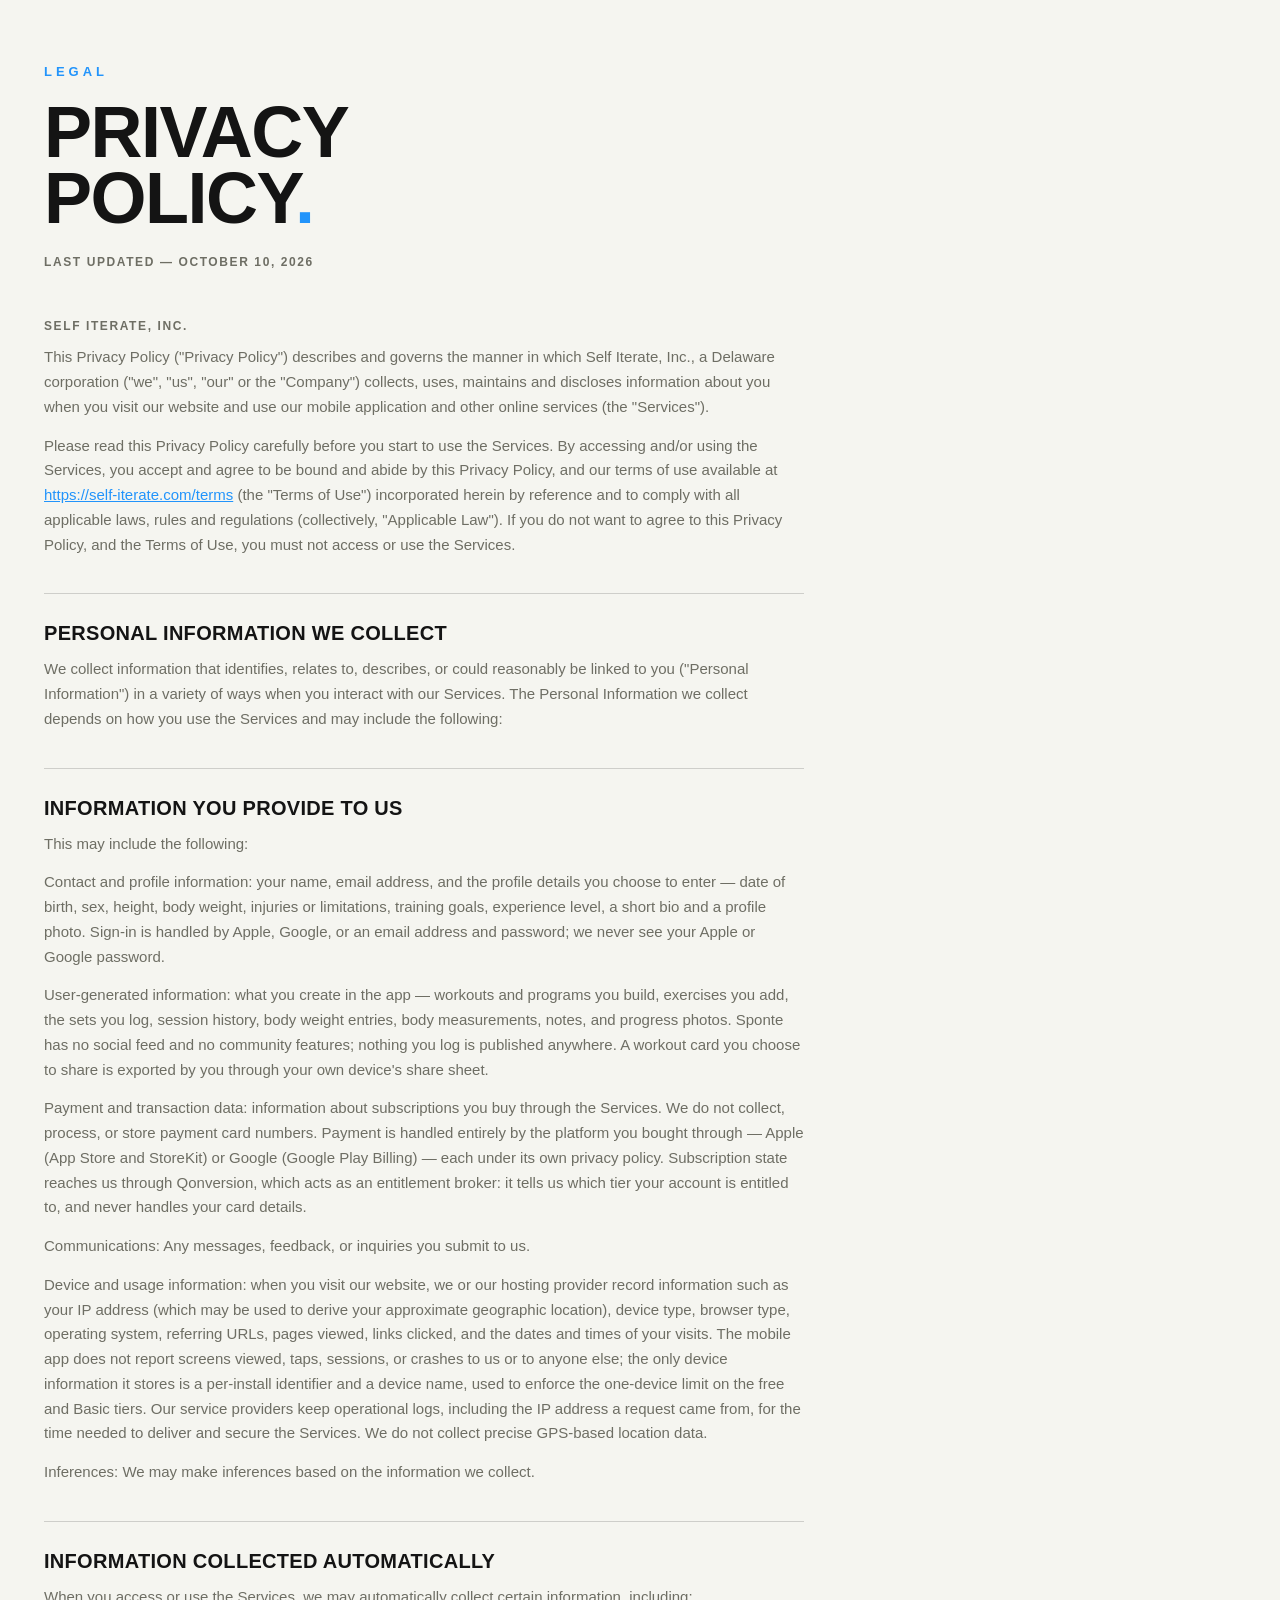
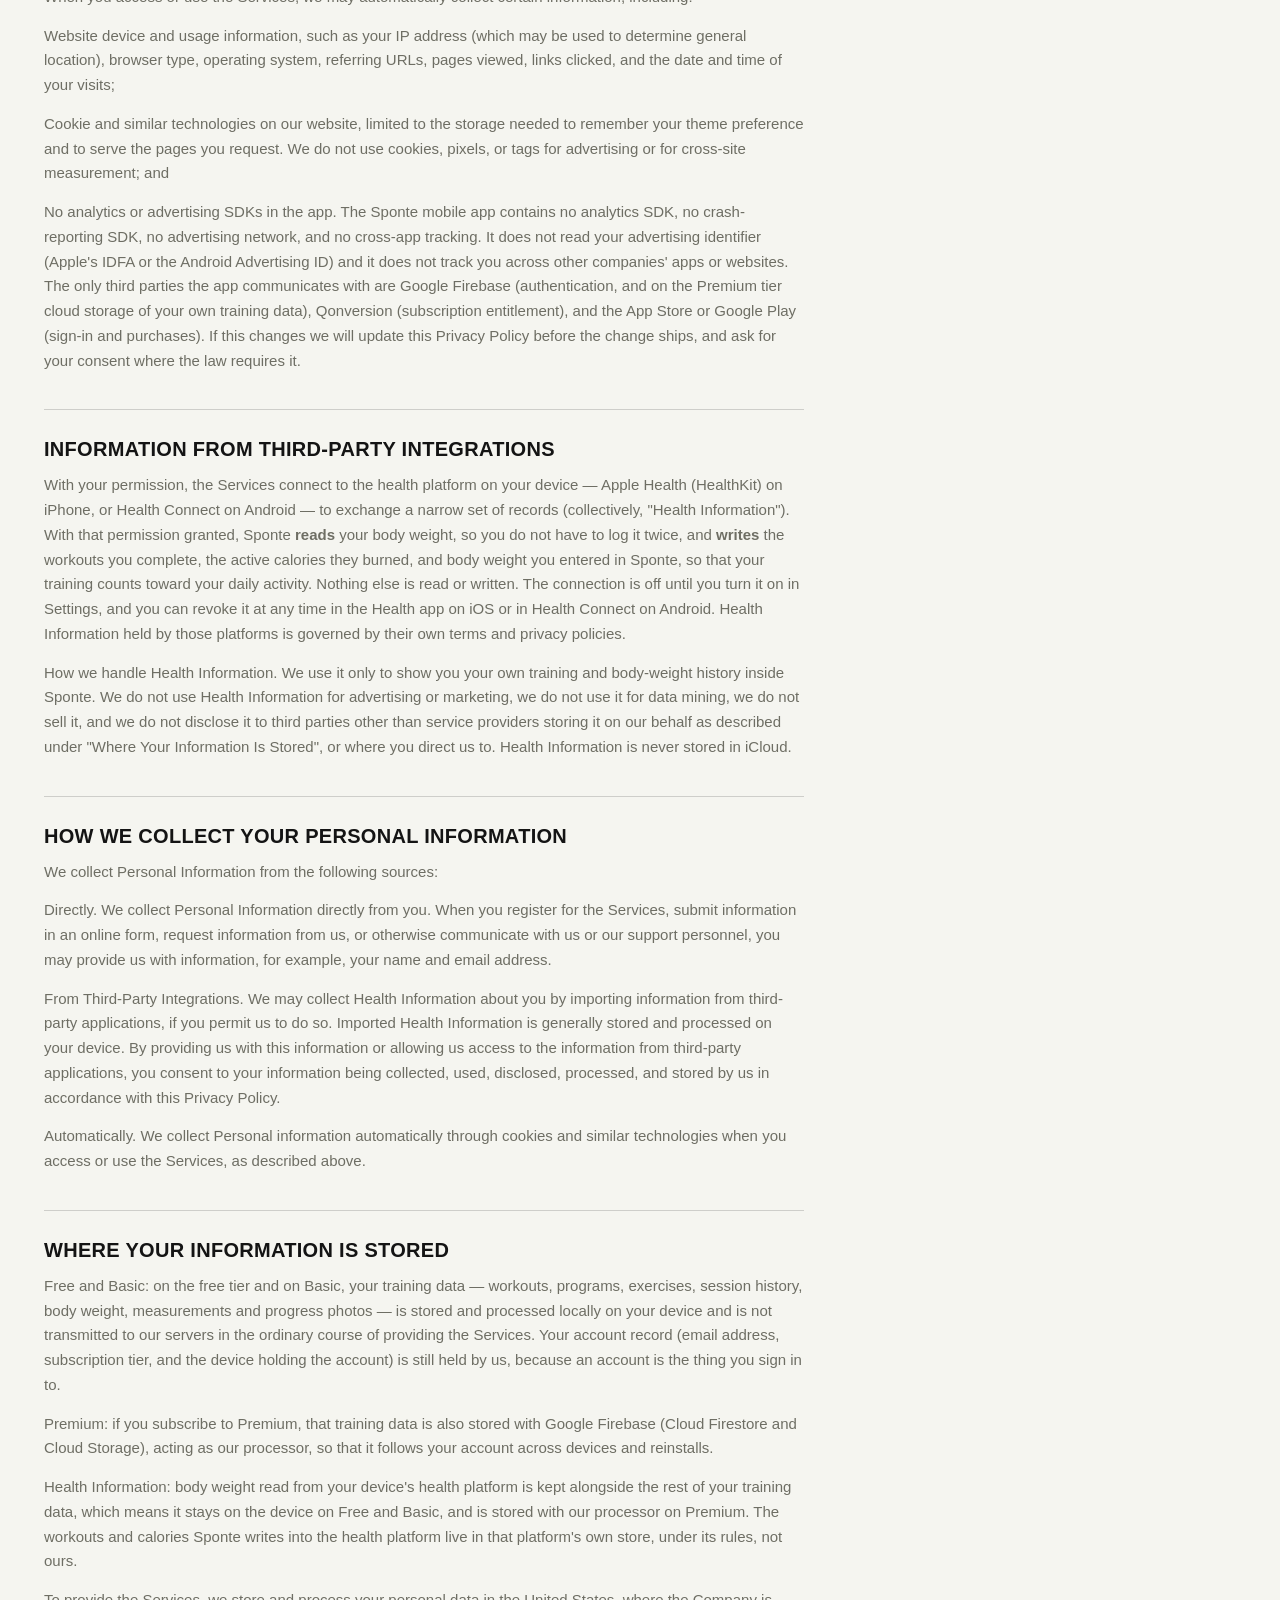
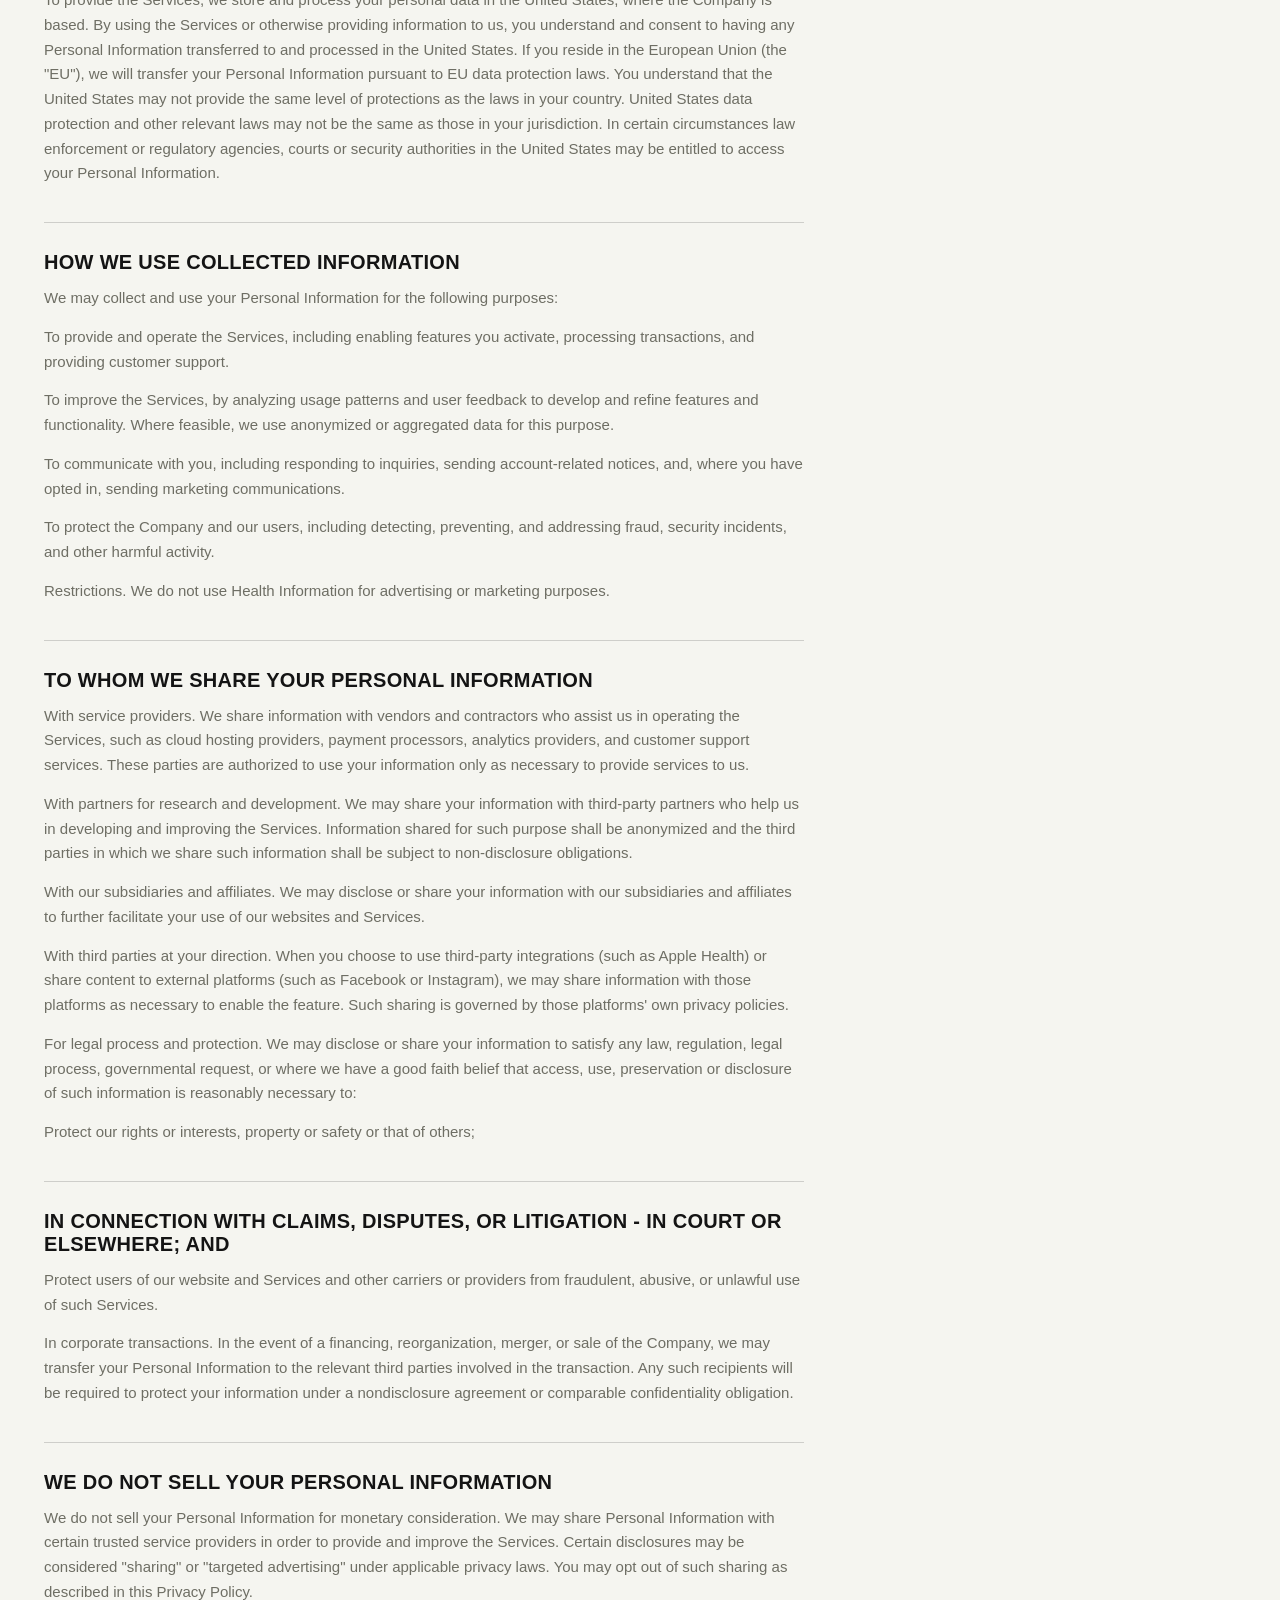
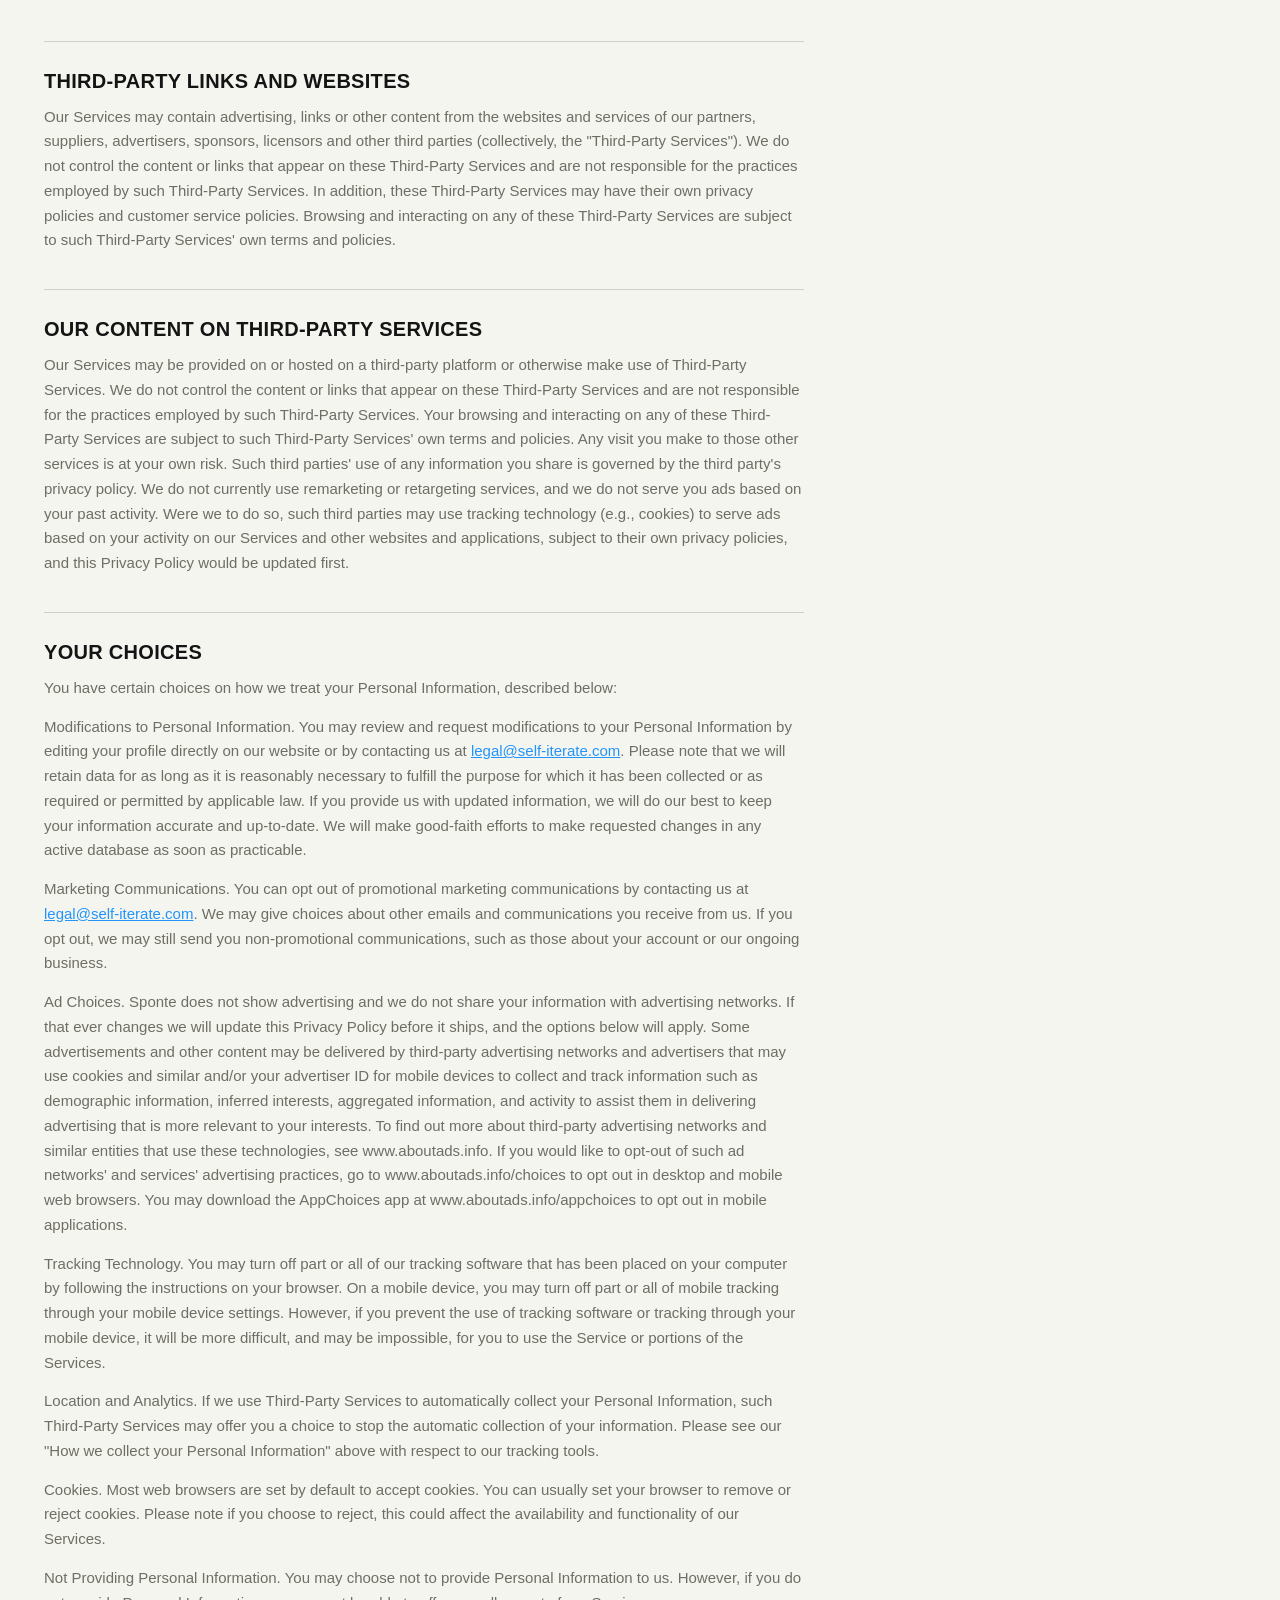
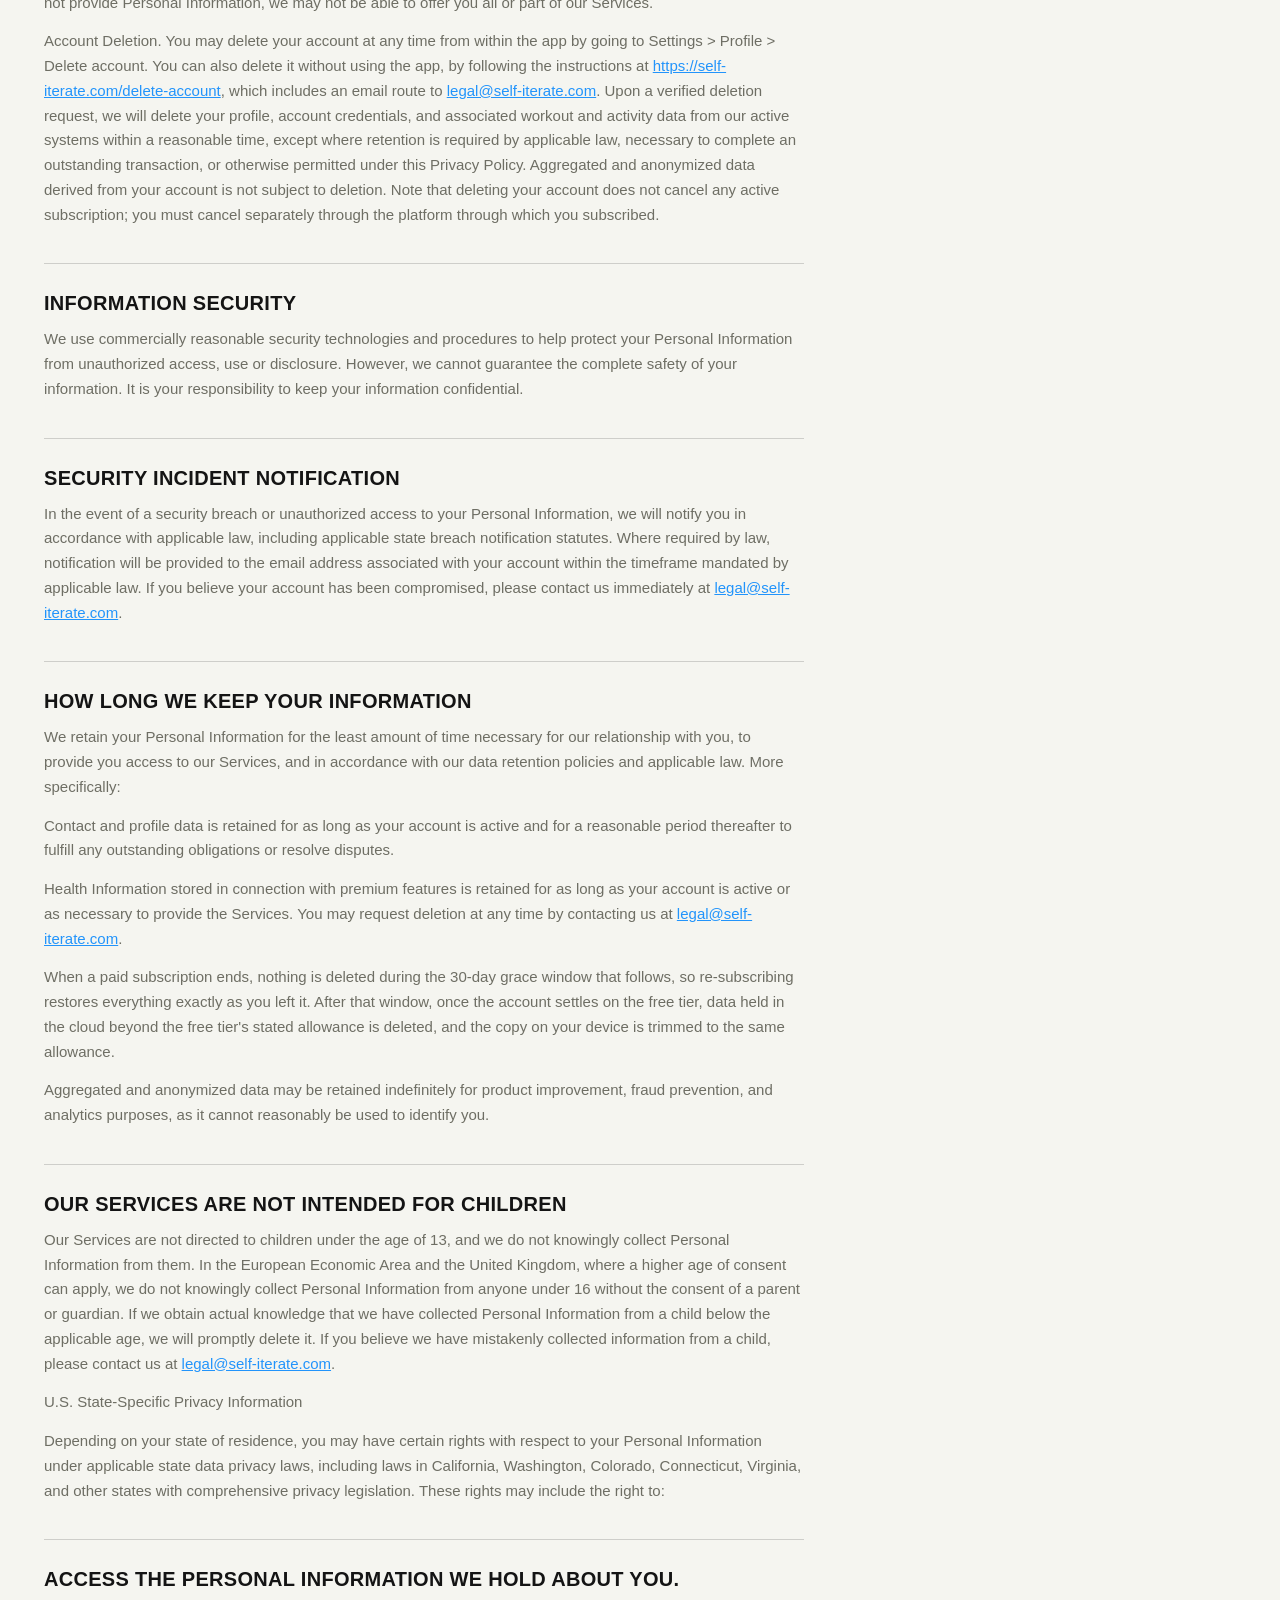
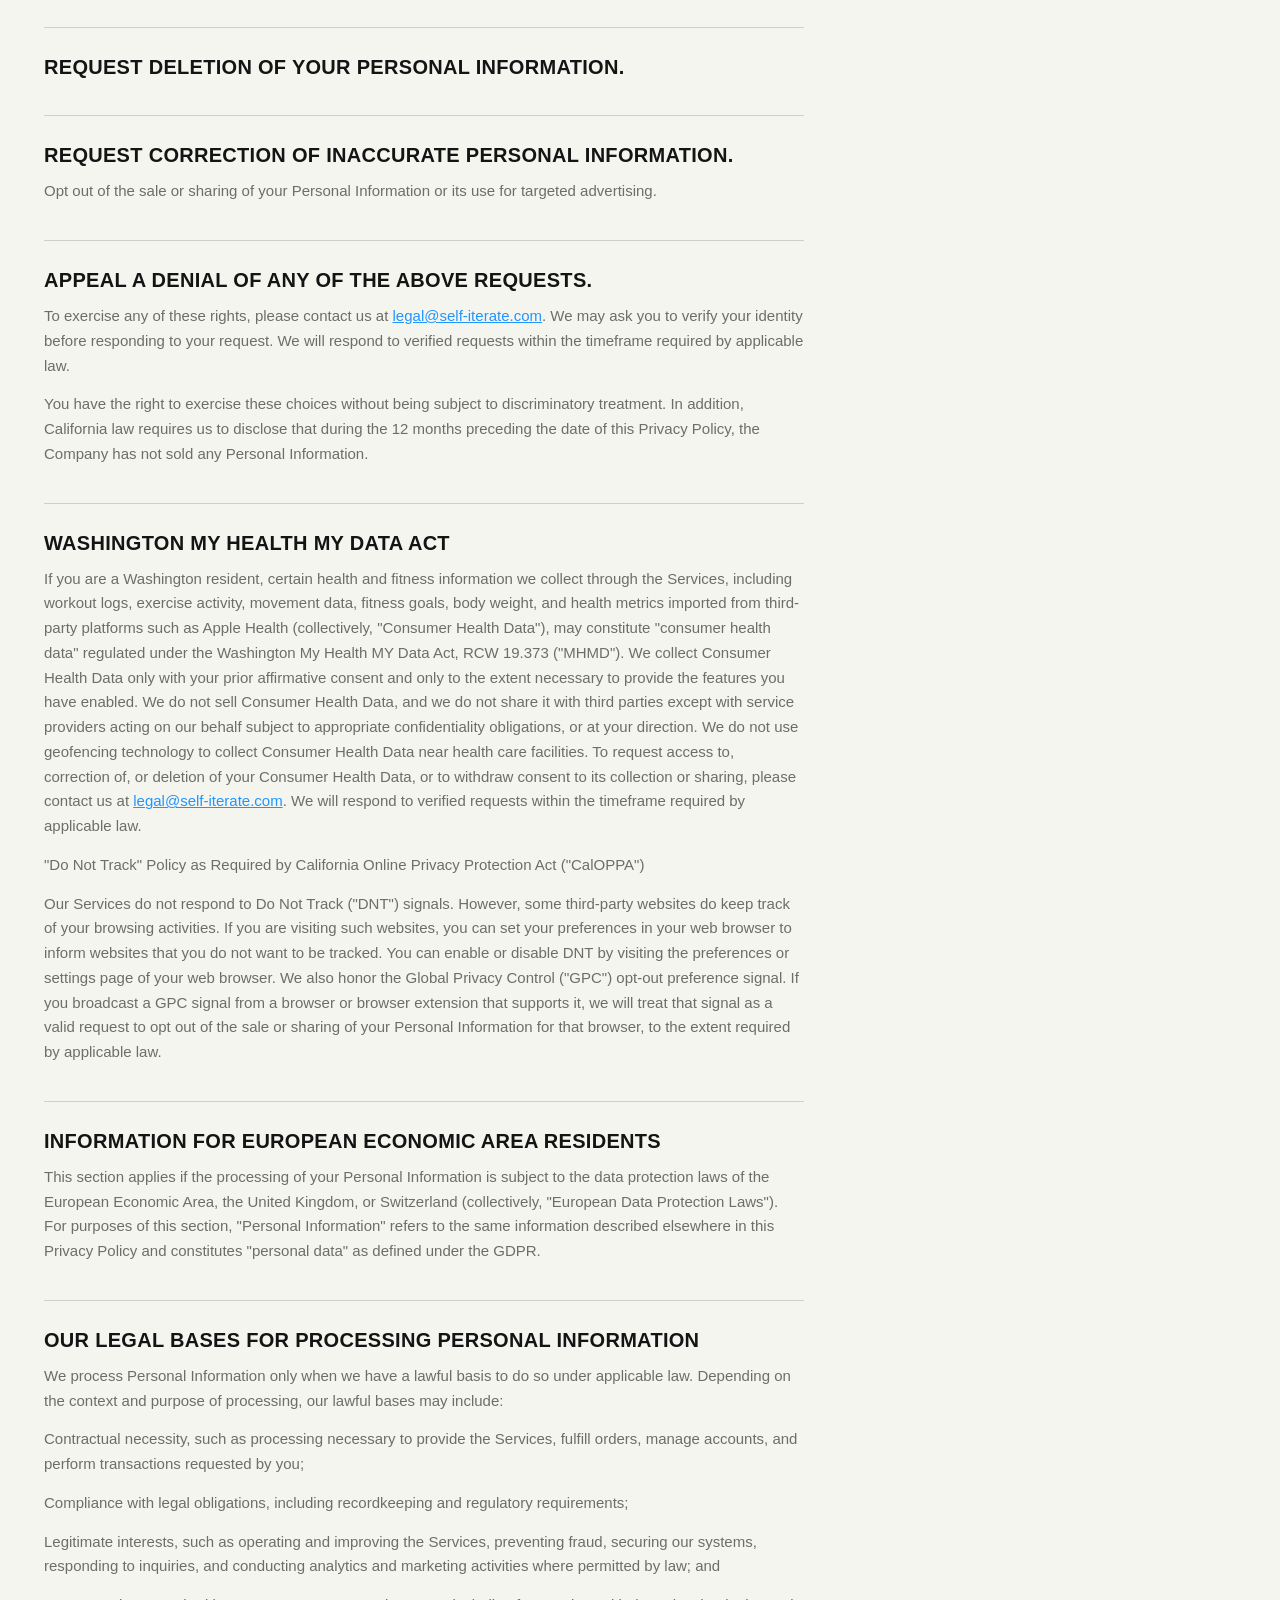
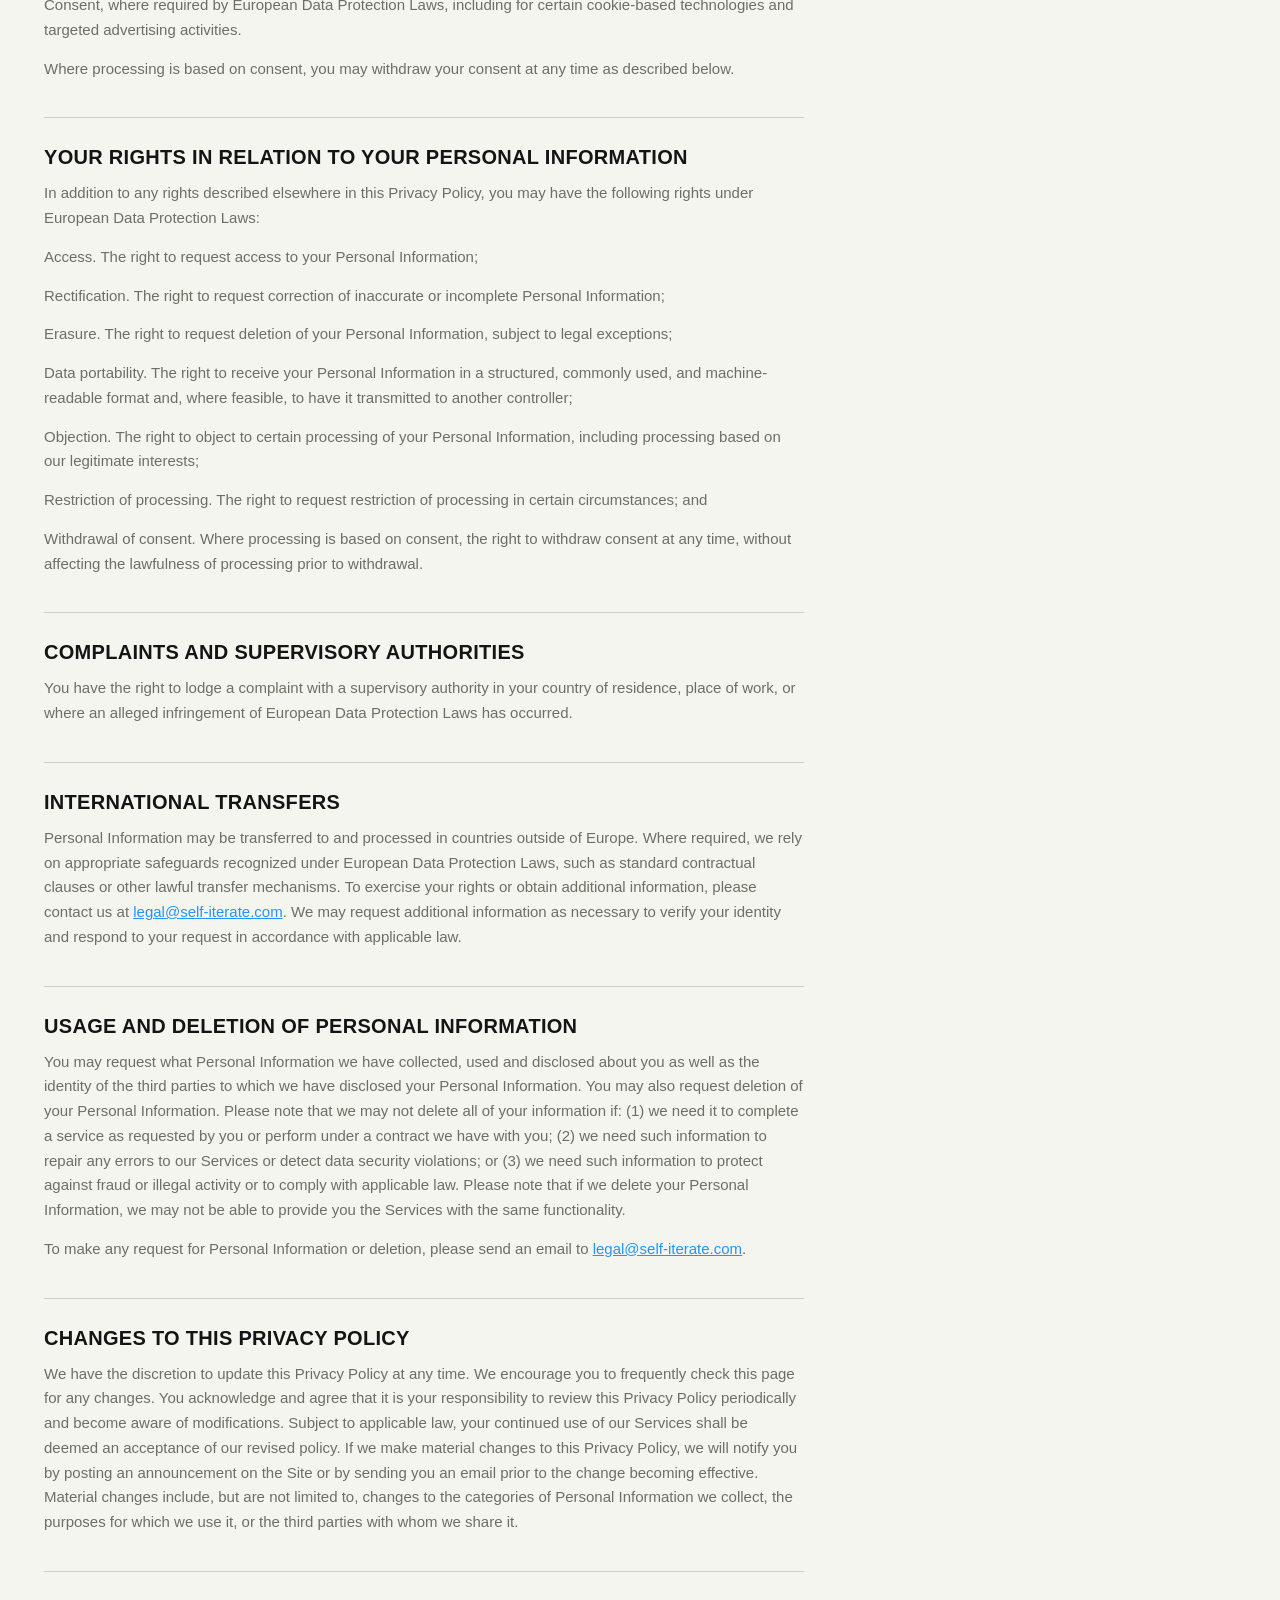
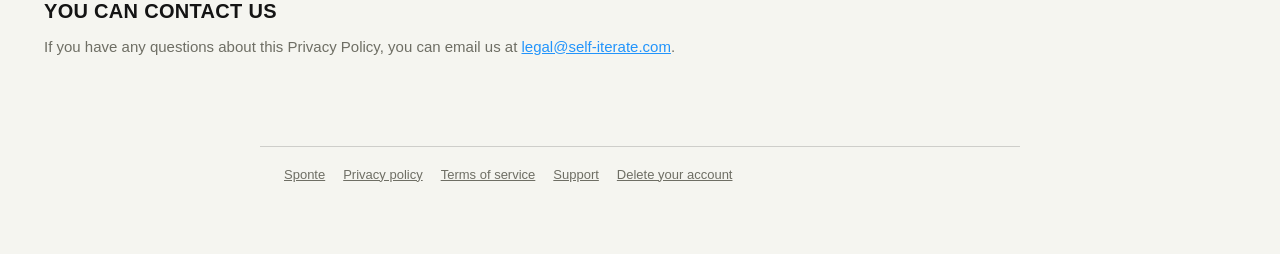
==== commit ec88c948: "terms" ====
--- a/privacy.html
+++ b/privacy.html
@@ -1,12 +1,878 @@
-<!DOCTYPE html>
+<!doctype html>
 <html>
-<head>
-<meta charset="utf-8">
-<meta http-equiv="refresh" content="0; url=/#privacy">
-<link rel="canonical" href="https://self-iterate.com/#privacy">
-<title>Privacy Policy — LiftIt</title>
-</head>
-<body>
-<p>Redirecting to <a href="/#privacy">privacy policy</a>…</p>
-</body>
+  <head>
+    <meta charset="utf-8" />
+    <meta name="viewport" content="width=device-width, initial-scale=1" />
+    <title>Privacy policy — Sponte</title>
+    <meta name="description" content="How Sponte collects, uses and stores your information, including health and fitness data." />
+    <link rel="canonical" href="https://self-iterate.com/privacy" />
+    <link rel="preconnect" href="https://fonts.googleapis.com" />
+    <link rel="preconnect" href="https://fonts.gstatic.com" crossorigin="" />
+    <link
+      href="https://fonts.googleapis.com/css2?family=Archivo:wght@400;500;600;700;800;900&display=swap"
+      rel="stylesheet"
+    />
+    <style>
+      :root {
+        --bg: #060606;
+        --bg2: #101010;
+        --ink: #f5f5f0;
+        --sec: #8a8a82;
+        --line: rgba(255, 255, 255, 0.14);
+        --brand: #2294fb;
+      }
+      @media (prefers-color-scheme: light) {
+        :root {
+          --bg: #f5f5f0;
+          --bg2: #ecece4;
+          --ink: #141414;
+          --sec: #6e6e64;
+          --line: rgba(0, 0, 0, 0.16);
+        }
+      }
+      * {
+        box-sizing: border-box;
+      }
+      body {
+        margin: 0;
+        background: var(--bg);
+        color: var(--ink);
+        font-family: Archivo, -apple-system, BlinkMacSystemFont, "Segoe UI",
+          Roboto, sans-serif;
+        -webkit-font-smoothing: antialiased;
+      }
+      main {
+        padding: 64px 24px 72px !important;
+      }
+      h1 {
+        margin-top: 20px !important;
+      }
+      .legal-doc {
+        margin-top: 48px;
+        max-width: 760px;
+      }
+      .legal-doc .company {
+        font-size: 12px;
+        font-weight: 700;
+        letter-spacing: 1.6px;
+        text-transform: uppercase;
+        color: var(--sec);
+        margin: 0 0 8px;
+      }
+      .legal-doc h2 {
+        font-size: 20px;
+        font-weight: 800;
+        text-transform: uppercase;
+        letter-spacing: 0.3px;
+        margin: 36px 0 12px;
+        padding-top: 28px;
+        border-top: 1px solid var(--line);
+      }
+      .legal-doc p {
+        font-size: 15px;
+        line-height: 1.65;
+        color: var(--sec);
+        margin: 0 0 14px;
+      }
+      .legal-doc a {
+        color: var(--brand);
+      }
+      .legal-doc .caps {
+        font-weight: 600;
+        color: var(--ink);
+        font-size: 13.5px;
+      }
+      footer {
+        max-width: 760px;
+        margin: 0 auto;
+        padding: 0 24px 72px;
+        border-top: 1px solid var(--line);
+        display: flex;
+        gap: 18px;
+        flex-wrap: wrap;
+        font-size: 13px;
+      }
+      footer a {
+        color: var(--sec);
+        padding-top: 20px;
+      }
+    </style>
+  </head>
+  <body>
+<main style="max-width: 1240px; margin: 0 auto">
+            <div
+              style="
+                font-size: 13px;
+                font-weight: 900;
+                letter-spacing: 4px;
+                text-transform: uppercase;
+                color: var(--brand);
+              "
+            >
+              Legal
+            </div>
+            <h1
+              style="
+                font-size: clamp(44px, 6vw, 72px);
+                line-height: 0.92;
+                font-weight: 900;
+                letter-spacing: -1.5px;
+                text-transform: uppercase;
+                margin: 24px 0 0;
+              "
+            >
+              Privacy<br />policy<span style="color: var(--brand)">.</span>
+            </h1>
+            <div
+              style="
+                font-size: 12px;
+                font-weight: 700;
+                letter-spacing: 1.6px;
+                text-transform: uppercase;
+                color: var(--sec);
+                margin-top: 24px;
+              "
+            >
+              Last updated — October 10, 2026
+            </div>
+
+            <div class="legal-doc">
+              <p class="company">Self Iterate, Inc.</p>
+              <p>
+                This Privacy Policy (&quot;Privacy Policy&quot;) describes and
+                governs the manner in which Self Iterate, Inc., a Delaware
+                corporation (&quot;we&quot;, &quot;us&quot;, &quot;our&quot; or
+                the &quot;Company&quot;) collects, uses, maintains and discloses
+                information about you when you visit our website and use our
+                mobile application and other online services (the
+                &quot;Services&quot;).
+              </p>
+              <p>
+                Please read this Privacy Policy carefully before you start to
+                use the Services. By accessing and/or using the Services, you
+                accept and agree to be bound and abide by this Privacy Policy,
+                and our terms of use available at
+                <a href="https://self-iterate.com/terms"
+                  >https://self-iterate.com/terms</a
+                >
+                (the &quot;Terms of Use&quot;) incorporated herein by reference
+                and to comply with all applicable laws, rules and regulations
+                (collectively, &quot;Applicable Law&quot;). If you do not want
+                to agree to this Privacy Policy, and the Terms of Use, you must
+                not access or use the Services.
+              </p>
+              <h2>Personal Information We Collect</h2>
+              <p>
+                We collect information that identifies, relates to, describes,
+                or could reasonably be linked to you (&quot;Personal
+                Information&quot;) in a variety of ways when you interact with
+                our Services. The Personal Information we collect depends on how
+                you use the Services and may include the following:
+              </p>
+              <h2>Information You Provide to Us</h2>
+              <p>This may include the following:</p>
+              <p>
+                Contact and profile information: your name, email address, and
+                the profile details you choose to enter — date of birth, sex,
+                height, body weight, injuries or limitations, training goals,
+                experience level, a short bio and a profile photo. Sign-in is
+                handled by Apple, Google, or an email address and password; we
+                never see your Apple or Google password.
+              </p>
+              <p>
+                User-generated information: what you create in the app —
+                workouts and programs you build, exercises you add, the sets
+                you log, session history, body weight entries, body
+                measurements, notes, and progress photos. Sponte has no social
+                feed and no community features; nothing you log is published
+                anywhere. A workout card you choose to share is exported by you
+                through your own device&#x27;s share sheet.
+              </p>
+              <p>
+                Payment and transaction data: information about subscriptions
+                you buy through the Services. We do not collect, process, or
+                store payment card numbers. Payment is handled entirely by the
+                platform you bought through — Apple (App Store and StoreKit) or
+                Google (Google Play Billing) — each under its own privacy
+                policy. Subscription state reaches us through Qonversion, which
+                acts as an entitlement broker: it tells us which tier your
+                account is entitled to, and never handles your card details.
+              </p>
+              <p>
+                Communications: Any messages, feedback, or inquiries you submit
+                to us.
+              </p>
+              <p>
+                Device and usage information: when you visit our website, we
+                or our hosting provider record information such as your IP
+                address (which may be used to derive your approximate
+                geographic location), device type, browser type, operating
+                system, referring URLs, pages viewed, links clicked, and the
+                dates and times of your visits. The mobile app does not report
+                screens viewed, taps, sessions, or crashes to us or to anyone
+                else; the only device information it stores is a per-install
+                identifier and a device name, used to enforce the one-device
+                limit on the free and Basic tiers. Our service providers keep
+                operational logs, including the IP address a request came from,
+                for the time needed to deliver and secure the Services. We do
+                not collect precise GPS-based location data.
+              </p>
+              <p>
+                Inferences: We may make inferences based on the information we
+                collect.
+              </p>
+              <h2>Information Collected Automatically</h2>
+              <p>
+                When you access or use the Services, we may automatically
+                collect certain information, including:
+              </p>
+              <p>
+                Website device and usage information, such as your IP address
+                (which may be used to determine general location), browser
+                type, operating system, referring URLs, pages viewed, links
+                clicked, and the date and time of your visits;
+              </p>
+              <p>
+                Cookie and similar technologies on our website, limited to the
+                storage needed to remember your theme preference and to serve
+                the pages you request. We do not use cookies, pixels, or tags
+                for advertising or for cross-site measurement; and
+              </p>
+              <p>
+                No analytics or advertising SDKs in the app. The Sponte mobile
+                app contains no analytics SDK, no crash-reporting SDK, no
+                advertising network, and no cross-app tracking. It does not read
+                your advertising identifier (Apple&#x27;s IDFA or the Android
+                Advertising ID) and it does not track you across other
+                companies&#x27; apps or websites. The only third parties the app
+                communicates with are Google Firebase (authentication, and on
+                the Premium tier cloud storage of your own training data),
+                Qonversion (subscription entitlement), and the App Store or
+                Google Play (sign-in and purchases). If this changes we will
+                update this Privacy Policy before the change ships, and ask for
+                your consent where the law requires it.
+              </p>
+              <h2>Information from Third-Party Integrations</h2>
+              <p>
+                With your permission, the Services connect to the health
+                platform on your device — Apple Health (HealthKit) on iPhone, or
+                Health Connect on Android — to exchange a narrow set of records
+                (collectively, &quot;Health Information&quot;). With that
+                permission granted, Sponte <strong>reads</strong> your body
+                weight, so you do not have to log it twice, and
+                <strong>writes</strong> the workouts you complete, the active
+                calories they burned, and body weight you entered in Sponte, so
+                that your training counts toward your daily activity. Nothing
+                else is read or written. The connection is off until you turn it
+                on in Settings, and you can revoke it at any time in the Health
+                app on iOS or in Health Connect on Android. Health Information
+                held by those platforms is governed by their own terms and
+                privacy policies.
+              </p>
+              <p>
+                How we handle Health Information. We use it only to show you
+                your own training and body-weight history inside Sponte. We do
+                not use Health Information for advertising or marketing, we do
+                not use it for data mining, we do not sell it, and we do not
+                disclose it to third parties other than service providers
+                storing it on our behalf as described under &quot;Where Your
+                Information Is Stored&quot;, or where you direct us to. Health
+                Information is never stored in iCloud.
+              </p>
+              <h2>How We Collect Your Personal Information</h2>
+              <p>We collect Personal Information from the following sources:</p>
+              <p>
+                Directly. We collect Personal Information directly from you.
+                When you register for the Services, submit information in an
+                online form, request information from us, or otherwise
+                communicate with us or our support personnel, you may provide us
+                with information, for example, your name and email address.
+              </p>
+              <p>
+                From Third-Party Integrations. We may collect Health Information
+                about you by importing information from third-party
+                applications, if you permit us to do so. Imported Health
+                Information is generally stored and processed on your device. By
+                providing us with this information or allowing us access to the
+                information from third-party applications, you consent to your
+                information being collected, used, disclosed, processed, and
+                stored by us in accordance with this Privacy Policy.
+              </p>
+              <p>
+                Automatically. We collect Personal information automatically
+                through cookies and similar technologies when you access or use
+                the Services, as described above.
+              </p>
+              <h2>Where Your Information Is Stored</h2>
+              <p>
+                Free and Basic: on the free tier and on Basic, your training
+                data — workouts, programs, exercises, session history, body
+                weight, measurements and progress photos — is stored and
+                processed locally on your device and is not transmitted to our
+                servers in the ordinary course of providing the Services. Your
+                account record (email address, subscription tier, and the
+                device holding the account) is still held by us, because an
+                account is the thing you sign in to.
+              </p>
+              <p>
+                Premium: if you subscribe to Premium, that training data is also
+                stored with Google Firebase (Cloud Firestore and Cloud Storage),
+                acting as our processor, so that it follows your account across
+                devices and reinstalls.
+              </p>
+              <p>
+                Health Information: body weight read from your device&#x27;s
+                health platform is kept alongside the rest of your training
+                data, which means it stays on the device on Free and Basic, and
+                is stored with our processor on Premium. The workouts and
+                calories Sponte writes into the health platform live in that
+                platform&#x27;s own store, under its rules, not ours.
+              </p>
+              <p>
+                To provide the Services, we store and process your personal data
+                in the United States, where the Company is based. By using the
+                Services or otherwise providing information to us, you
+                understand and consent to having any Personal Information
+                transferred to and processed in the United States. If you reside
+                in the European Union (the &quot;EU&quot;), we will transfer
+                your Personal Information pursuant to EU data protection laws.
+                You understand that the United States may not provide the same
+                level of protections as the laws in your country. United States
+                data protection and other relevant laws may not be the same as
+                those in your jurisdiction. In certain circumstances law
+                enforcement or regulatory agencies, courts or security
+                authorities in the United States may be entitled to access your
+                Personal Information.
+              </p>
+              <h2>How We Use Collected Information</h2>
+              <p>
+                We may collect and use your Personal Information for the
+                following purposes:
+              </p>
+              <p>
+                To provide and operate the Services, including enabling features
+                you activate, processing transactions, and providing customer
+                support.
+              </p>
+              <p>
+                To improve the Services, by analyzing usage patterns and user
+                feedback to develop and refine features and functionality. Where
+                feasible, we use anonymized or aggregated data for this purpose.
+              </p>
+              <p>
+                To communicate with you, including responding to inquiries,
+                sending account-related notices, and, where you have opted in,
+                sending marketing communications.
+              </p>
+              <p>
+                To protect the Company and our users, including detecting,
+                preventing, and addressing fraud, security incidents, and other
+                harmful activity.
+              </p>
+              <p>
+                Restrictions. We do not use Health Information for advertising
+                or marketing purposes.
+              </p>
+              <h2>To Whom We Share Your Personal Information</h2>
+              <p>
+                With service providers. We share information with vendors and
+                contractors who assist us in operating the Services, such as
+                cloud hosting providers, payment processors, analytics
+                providers, and customer support services. These parties are
+                authorized to use your information only as necessary to provide
+                services to us.
+              </p>
+              <p>
+                With partners for research and development. We may share your
+                information with third-party partners who help us in developing
+                and improving the Services. Information shared for such purpose
+                shall be anonymized and the third parties in which we share such
+                information shall be subject to non-disclosure obligations.
+              </p>
+              <p>
+                With our subsidiaries and affiliates. We may disclose or share
+                your information with our subsidiaries and affiliates to further
+                facilitate your use of our websites and Services.
+              </p>
+              <p>
+                With third parties at your direction. When you choose to use
+                third-party integrations (such as Apple Health) or share content
+                to external platforms (such as Facebook or Instagram), we may
+                share information with those platforms as necessary to enable
+                the feature. Such sharing is governed by those platforms&#x27;
+                own privacy policies.
+              </p>
+              <p>
+                For legal process and protection. We may disclose or share your
+                information to satisfy any law, regulation, legal process,
+                governmental request, or where we have a good faith belief that
+                access, use, preservation or disclosure of such information is
+                reasonably necessary to:
+              </p>
+              <p>
+                Protect our rights or interests, property or safety or that of
+                others;
+              </p>
+              <h2>
+                In connection with claims, disputes, or litigation - in court or
+                elsewhere; and
+              </h2>
+              <p>
+                Protect users of our website and Services and other carriers or
+                providers from fraudulent, abusive, or unlawful use of such
+                Services.
+              </p>
+              <p>
+                In corporate transactions. In the event of a financing,
+                reorganization, merger, or sale of the Company, we may transfer
+                your Personal Information to the relevant third parties involved
+                in the transaction. Any such recipients will be required to
+                protect your information under a nondisclosure agreement or
+                comparable confidentiality obligation.
+              </p>
+              <h2>We Do Not Sell Your Personal Information</h2>
+              <p>
+                We do not sell your Personal Information for monetary
+                consideration. We may share Personal Information with certain
+                trusted service providers in order to provide and improve the
+                Services. Certain disclosures may be considered
+                &quot;sharing&quot; or &quot;targeted advertising&quot; under
+                applicable privacy laws. You may opt out of such sharing as
+                described in this Privacy Policy.
+              </p>
+              <h2>Third-Party Links and Websites</h2>
+              <p>
+                Our Services may contain advertising, links or other content
+                from the websites and services of our partners, suppliers,
+                advertisers, sponsors, licensors and other third parties
+                (collectively, the &quot;Third-Party Services&quot;). We do not
+                control the content or links that appear on these Third-Party
+                Services and are not responsible for the practices employed by
+                such Third-Party Services. In addition, these Third-Party
+                Services may have their own privacy policies and customer
+                service policies. Browsing and interacting on any of these
+                Third-Party Services are subject to such Third-Party
+                Services&#x27; own terms and policies.
+              </p>
+              <h2>Our Content on Third-Party Services</h2>
+              <p>
+                Our Services may be provided on or hosted on a third-party
+                platform or otherwise make use of Third-Party Services. We do
+                not control the content or links that appear on these
+                Third-Party Services and are not responsible for the practices
+                employed by such Third-Party Services. Your browsing and
+                interacting on any of these Third-Party Services are subject to
+                such Third-Party Services&#x27; own terms and policies. Any
+                visit you make to those other services is at your own risk. Such
+                third parties&#x27; use of any information you share is governed
+                by the third party&#x27;s privacy policy. We do not currently use
+                remarketing or retargeting services, and we do not serve you
+                ads based on your past activity. Were we to do so, such third
+                parties may use tracking technology (e.g., cookies) to serve ads
+                based on your activity on our Services and other websites and
+                applications, subject to their own privacy policies, and this
+                Privacy Policy would be updated first.
+              </p>
+              <h2>Your Choices</h2>
+              <p>
+                You have certain choices on how we treat your Personal
+                Information, described below:
+              </p>
+              <p>
+                Modifications to Personal Information. You may review and
+                request modifications to your Personal Information by editing
+                your profile directly on our website or by contacting us at
+                <a href="mailto:legal@self-iterate.com"
+                  >legal@self-iterate.com</a
+                >. Please note that we will retain data for as long as it is
+                reasonably necessary to fulfill the purpose for which it has
+                been collected or as required or permitted by applicable law. If
+                you provide us with updated information, we will do our best to
+                keep your information accurate and up-to-date. We will make
+                good-faith efforts to make requested changes in any active
+                database as soon as practicable.
+              </p>
+              <p>
+                Marketing Communications. You can opt out of promotional
+                marketing communications by contacting us at
+                <a href="mailto:legal@self-iterate.com"
+                  >legal@self-iterate.com</a
+                >. We may give choices about other emails and communications you
+                receive from us. If you opt out, we may still send you
+                non-promotional communications, such as those about your account
+                or our ongoing business.
+              </p>
+              <p>
+                Ad Choices. Sponte does not show advertising and we do not
+                share your information with advertising networks. If that ever
+                changes we will update this Privacy Policy before it ships, and
+                the options below will apply. Some advertisements and other
+                content may be delivered by third-party advertising networks and
+                advertisers
+                that may use cookies and similar and/or your advertiser ID for
+                mobile devices to collect and track information such as
+                demographic information, inferred interests, aggregated
+                information, and activity to assist them in delivering
+                advertising that is more relevant to your interests. To find out
+                more about third-party advertising networks and similar entities
+                that use these technologies, see www.aboutads.info. If you would
+                like to opt-out of such ad networks&#x27; and services&#x27;
+                advertising practices, go to www.aboutads.info/choices to opt
+                out in desktop and mobile web browsers. You may download the
+                AppChoices app at www.aboutads.info/appchoices to opt out in
+                mobile applications.
+              </p>
+              <p>
+                Tracking Technology. You may turn off part or all of our
+                tracking software that has been placed on your computer by
+                following the instructions on your browser. On a mobile device,
+                you may turn off part or all of mobile tracking through your
+                mobile device settings. However, if you prevent the use of
+                tracking software or tracking through your mobile device, it
+                will be more difficult, and may be impossible, for you to use
+                the Service or portions of the Services.
+              </p>
+              <p>
+                Location and Analytics. If we use Third-Party Services to
+                automatically collect your Personal Information, such
+                Third-Party Services may offer you a choice to stop the
+                automatic collection of your information. Please see our
+                &quot;How we collect your Personal Information&quot; above with
+                respect to our tracking tools.
+              </p>
+              <p>
+                Cookies. Most web browsers are set by default to accept cookies.
+                You can usually set your browser to remove or reject cookies.
+                Please note if you choose to reject, this could affect the
+                availability and functionality of our Services.
+              </p>
+              <p>
+                Not Providing Personal Information. You may choose not to
+                provide Personal Information to us. However, if you do not
+                provide Personal Information, we may not be able to offer you
+                all or part of our Services.
+              </p>
+              <p>
+                Account Deletion. You may delete your account at any time from
+                within the app by going to Settings &gt; Profile &gt; Delete
+                account. You can also delete it without using the app, by
+                following the instructions at
+                <a href="https://self-iterate.com/delete-account"
+                  >https://self-iterate.com/delete-account</a
+                >, which includes an email route to
+                <a href="mailto:legal@self-iterate.com"
+                  >legal@self-iterate.com</a
+                >. Upon a verified deletion request, we will delete your
+                profile, account credentials, and associated workout and
+                activity data from our active systems within a reasonable time,
+                except where retention is required by applicable law, necessary
+                to complete an outstanding transaction, or otherwise permitted
+                under this Privacy Policy. Aggregated and anonymized data
+                derived from your account is not subject to deletion. Note that
+                deleting your account does not cancel any active subscription;
+                you must cancel separately through the platform through which
+                you subscribed.
+              </p>
+              <h2>Information Security</h2>
+              <p>
+                We use commercially reasonable security technologies and
+                procedures to help protect your Personal Information from
+                unauthorized access, use or disclosure. However, we cannot
+                guarantee the complete safety of your information. It is your
+                responsibility to keep your information confidential.
+              </p>
+              <h2>Security Incident Notification</h2>
+              <p>
+                In the event of a security breach or unauthorized access to your
+                Personal Information, we will notify you in accordance with
+                applicable law, including applicable state breach notification
+                statutes. Where required by law, notification will be provided
+                to the email address associated with your account within the
+                timeframe mandated by applicable law. If you believe your
+                account has been compromised, please contact us immediately at
+                <a href="mailto:legal@self-iterate.com"
+                  >legal@self-iterate.com</a
+                >.
+              </p>
+              <h2>How Long We Keep Your Information</h2>
+              <p>
+                We retain your Personal Information for the least amount of time
+                necessary for our relationship with you, to provide you access
+                to our Services, and in accordance with our data retention
+                policies and applicable law. More specifically:
+              </p>
+              <p>
+                Contact and profile data is retained for as long as your account
+                is active and for a reasonable period thereafter to fulfill any
+                outstanding obligations or resolve disputes.
+              </p>
+              <p>
+                Health Information stored in connection with premium features is
+                retained for as long as your account is active or as necessary
+                to provide the Services. You may request deletion at any time by
+                contacting us at
+                <a href="mailto:legal@self-iterate.com"
+                  >legal@self-iterate.com</a
+                >.
+              </p>
+              <p>
+                When a paid subscription ends, nothing is deleted during the
+                30-day grace window that follows, so re-subscribing restores
+                everything exactly as you left it. After that window, once the
+                account settles on the free tier, data held in the cloud beyond
+                the free tier&#x27;s stated allowance is deleted, and the copy
+                on your device is trimmed to the same allowance.
+              </p>
+              <p>
+                Aggregated and anonymized data may be retained indefinitely for
+                product improvement, fraud prevention, and analytics purposes,
+                as it cannot reasonably be used to identify you.
+              </p>
+              <h2>Our Services are Not Intended for Children</h2>
+              <p>
+                Our Services are not directed to children under the age of 13,
+                and we do not knowingly collect Personal Information from them.
+                In the European Economic Area and the United Kingdom, where a
+                higher age of consent can apply, we do not knowingly collect
+                Personal Information from anyone under 16 without the consent of
+                a parent or guardian. If we obtain actual knowledge that we have
+                collected Personal Information from a child below the applicable
+                age, we will promptly delete it. If you believe we have
+                mistakenly collected information from a child, please contact us
+                at
+                <a href="mailto:legal@self-iterate.com"
+                  >legal@self-iterate.com</a
+                >.
+              </p>
+              <p>U.S. State-Specific Privacy Information</p>
+              <p>
+                Depending on your state of residence, you may have certain
+                rights with respect to your Personal Information under
+                applicable state data privacy laws, including laws in
+                California, Washington, Colorado, Connecticut, Virginia, and
+                other states with comprehensive privacy legislation. These
+                rights may include the right to:
+              </p>
+              <h2>Access the Personal Information we hold about you.</h2>
+              <h2>Request deletion of your Personal Information.</h2>
+              <h2>Request correction of inaccurate Personal Information.</h2>
+              <p>
+                Opt out of the sale or sharing of your Personal Information or
+                its use for targeted advertising.
+              </p>
+              <h2>Appeal a denial of any of the above requests.</h2>
+              <p>
+                To exercise any of these rights, please contact us at
+                <a href="mailto:legal@self-iterate.com"
+                  >legal@self-iterate.com</a
+                >. We may ask you to verify your identity before responding to
+                your request. We will respond to verified requests within the
+                timeframe required by applicable law.
+              </p>
+              <p>
+                You have the right to exercise these choices without being
+                subject to discriminatory treatment. In addition, California law
+                requires us to disclose that during the 12 months preceding the
+                date of this Privacy Policy, the Company has not sold any
+                Personal Information.
+              </p>
+              <h2>Washington My Health MY Data Act</h2>
+              <p>
+                If you are a Washington resident, certain health and fitness
+                information we collect through the Services, including workout
+                logs, exercise activity, movement data, fitness goals, body
+                weight, and health metrics imported from third-party platforms
+                such as Apple Health (collectively, &quot;Consumer Health
+                Data&quot;), may constitute &quot;consumer health data&quot;
+                regulated under the Washington My Health MY Data Act, RCW 19.373
+                (&quot;MHMD&quot;). We collect Consumer Health Data only with
+                your prior affirmative consent and only to the extent necessary
+                to provide the features you have enabled. We do not sell
+                Consumer Health Data, and we do not share it with third parties
+                except with service providers acting on our behalf subject to
+                appropriate confidentiality obligations, or at your direction.
+                We do not use geofencing technology to collect Consumer Health
+                Data near health care facilities. To request access to,
+                correction of, or deletion of your Consumer Health Data, or to
+                withdraw consent to its collection or sharing, please contact us
+                at
+                <a href="mailto:legal@self-iterate.com"
+                  >legal@self-iterate.com</a
+                >. We will respond to verified requests within the timeframe
+                required by applicable law.
+              </p>
+              <p>
+                &quot;Do Not Track&quot; Policy as Required by California Online
+                Privacy Protection Act (&quot;CalOPPA&quot;)
+              </p>
+              <p>
+                Our Services do not respond to Do Not Track (&quot;DNT&quot;)
+                signals. However, some third-party websites do keep track of
+                your browsing activities. If you are visiting such websites, you
+                can set your preferences in your web browser to inform websites
+                that you do not want to be tracked. You can enable or disable
+                DNT by visiting the preferences or settings page of your web
+                browser. We also honor the Global Privacy Control
+                (&quot;GPC&quot;) opt-out preference signal. If you broadcast a
+                GPC signal from a browser or browser extension that supports it,
+                we will treat that signal as a valid request to opt out of the
+                sale or sharing of your Personal Information for that browser,
+                to the extent required by applicable law.
+              </p>
+              <h2>Information for European Economic Area Residents</h2>
+              <p>
+                This section applies if the processing of your Personal
+                Information is subject to the data protection laws of the
+                European Economic Area, the United Kingdom, or Switzerland
+                (collectively, &quot;European Data Protection Laws&quot;). For
+                purposes of this section, &quot;Personal Information&quot;
+                refers to the same information described elsewhere in this
+                Privacy Policy and constitutes &quot;personal data&quot; as
+                defined under the GDPR.
+              </p>
+              <h2>Our Legal Bases for Processing Personal Information</h2>
+              <p>
+                We process Personal Information only when we have a lawful basis
+                to do so under applicable law. Depending on the context and
+                purpose of processing, our lawful bases may include:
+              </p>
+              <p>
+                Contractual necessity, such as processing necessary to provide
+                the Services, fulfill orders, manage accounts, and perform
+                transactions requested by you;
+              </p>
+              <p>
+                Compliance with legal obligations, including recordkeeping and
+                regulatory requirements;
+              </p>
+              <p>
+                Legitimate interests, such as operating and improving the
+                Services, preventing fraud, securing our systems, responding to
+                inquiries, and conducting analytics and marketing activities
+                where permitted by law; and
+              </p>
+              <p>
+                Consent, where required by European Data Protection Laws,
+                including for certain cookie-based technologies and targeted
+                advertising activities.
+              </p>
+              <p>
+                Where processing is based on consent, you may withdraw your
+                consent at any time as described below.
+              </p>
+              <h2>Your Rights in Relation to Your Personal Information</h2>
+              <p>
+                In addition to any rights described elsewhere in this Privacy
+                Policy, you may have the following rights under European Data
+                Protection Laws:
+              </p>
+              <p>
+                Access. The right to request access to your Personal
+                Information;
+              </p>
+              <p>
+                Rectification. The right to request correction of inaccurate or
+                incomplete Personal Information;
+              </p>
+              <p>
+                Erasure. The right to request deletion of your Personal
+                Information, subject to legal exceptions;
+              </p>
+              <p>
+                Data portability. The right to receive your Personal Information
+                in a structured, commonly used, and machine-readable format and,
+                where feasible, to have it transmitted to another controller;
+              </p>
+              <p>
+                Objection. The right to object to certain processing of your
+                Personal Information, including processing based on our
+                legitimate interests;
+              </p>
+              <p>
+                Restriction of processing. The right to request restriction of
+                processing in certain circumstances; and
+              </p>
+              <p>
+                Withdrawal of consent. Where processing is based on consent, the
+                right to withdraw consent at any time, without affecting the
+                lawfulness of processing prior to withdrawal.
+              </p>
+              <h2>Complaints and Supervisory Authorities</h2>
+              <p>
+                You have the right to lodge a complaint with a supervisory
+                authority in your country of residence, place of work, or where
+                an alleged infringement of European Data Protection Laws has
+                occurred.
+              </p>
+              <h2>International Transfers</h2>
+              <p>
+                Personal Information may be transferred to and processed in
+                countries outside of Europe. Where required, we rely on
+                appropriate safeguards recognized under European Data Protection
+                Laws, such as standard contractual clauses or other lawful
+                transfer mechanisms. To exercise your rights or obtain
+                additional information, please contact us at
+                <a href="mailto:legal@self-iterate.com"
+                  >legal@self-iterate.com</a
+                >. We may request additional information as necessary to verify
+                your identity and respond to your request in accordance with
+                applicable law.
+              </p>
+              <h2>Usage and Deletion of Personal Information</h2>
+              <p>
+                You may request what Personal Information we have collected,
+                used and disclosed about you as well as the identity of the
+                third parties to which we have disclosed your Personal
+                Information. You may also request deletion of your Personal
+                Information. Please note that we may not delete all of your
+                information if: (1) we need it to complete a service as
+                requested by you or perform under a contract we have with you;
+                (2) we need such information to repair any errors to our
+                Services or detect data security violations; or (3) we need such
+                information to protect against fraud or illegal activity or to
+                comply with applicable law. Please note that if we delete your
+                Personal Information, we may not be able to provide you the
+                Services with the same functionality.
+              </p>
+              <p>
+                To make any request for Personal Information or deletion, please
+                send an email to
+                <a href="mailto:legal@self-iterate.com"
+                  >legal@self-iterate.com</a
+                >.
+              </p>
+              <h2>Changes to this Privacy Policy</h2>
+              <p>
+                We have the discretion to update this Privacy Policy at any
+                time. We encourage you to frequently check this page for any
+                changes. You acknowledge and agree that it is your
+                responsibility to review this Privacy Policy periodically and
+                become aware of modifications. Subject to applicable law, your
+                continued use of our Services shall be deemed an acceptance of
+                our revised policy. If we make material changes to this Privacy
+                Policy, we will notify you by posting an announcement on the
+                Site or by sending you an email prior to the change becoming
+                effective. Material changes include, but are not limited to,
+                changes to the categories of Personal Information we collect,
+                the purposes for which we use it, or the third parties with whom
+                we share it.
+              </p>
+              <h2>You Can Contact Us</h2>
+              <p>
+                If you have any questions about this Privacy Policy, you can
+                email us at
+                <a href="mailto:legal@self-iterate.com"
+                  >legal@self-iterate.com</a
+                >.
+              </p>
+            </div>
+          </main>
+    <footer>
+      <a href="/">Sponte</a>
+      <a href="/privacy">Privacy policy</a>
+      <a href="/terms">Terms of service</a>
+      <a href="/support">Support</a>
+      <a href="/delete-account">Delete your account</a>
+    </footer>
+  </body>
 </html>
